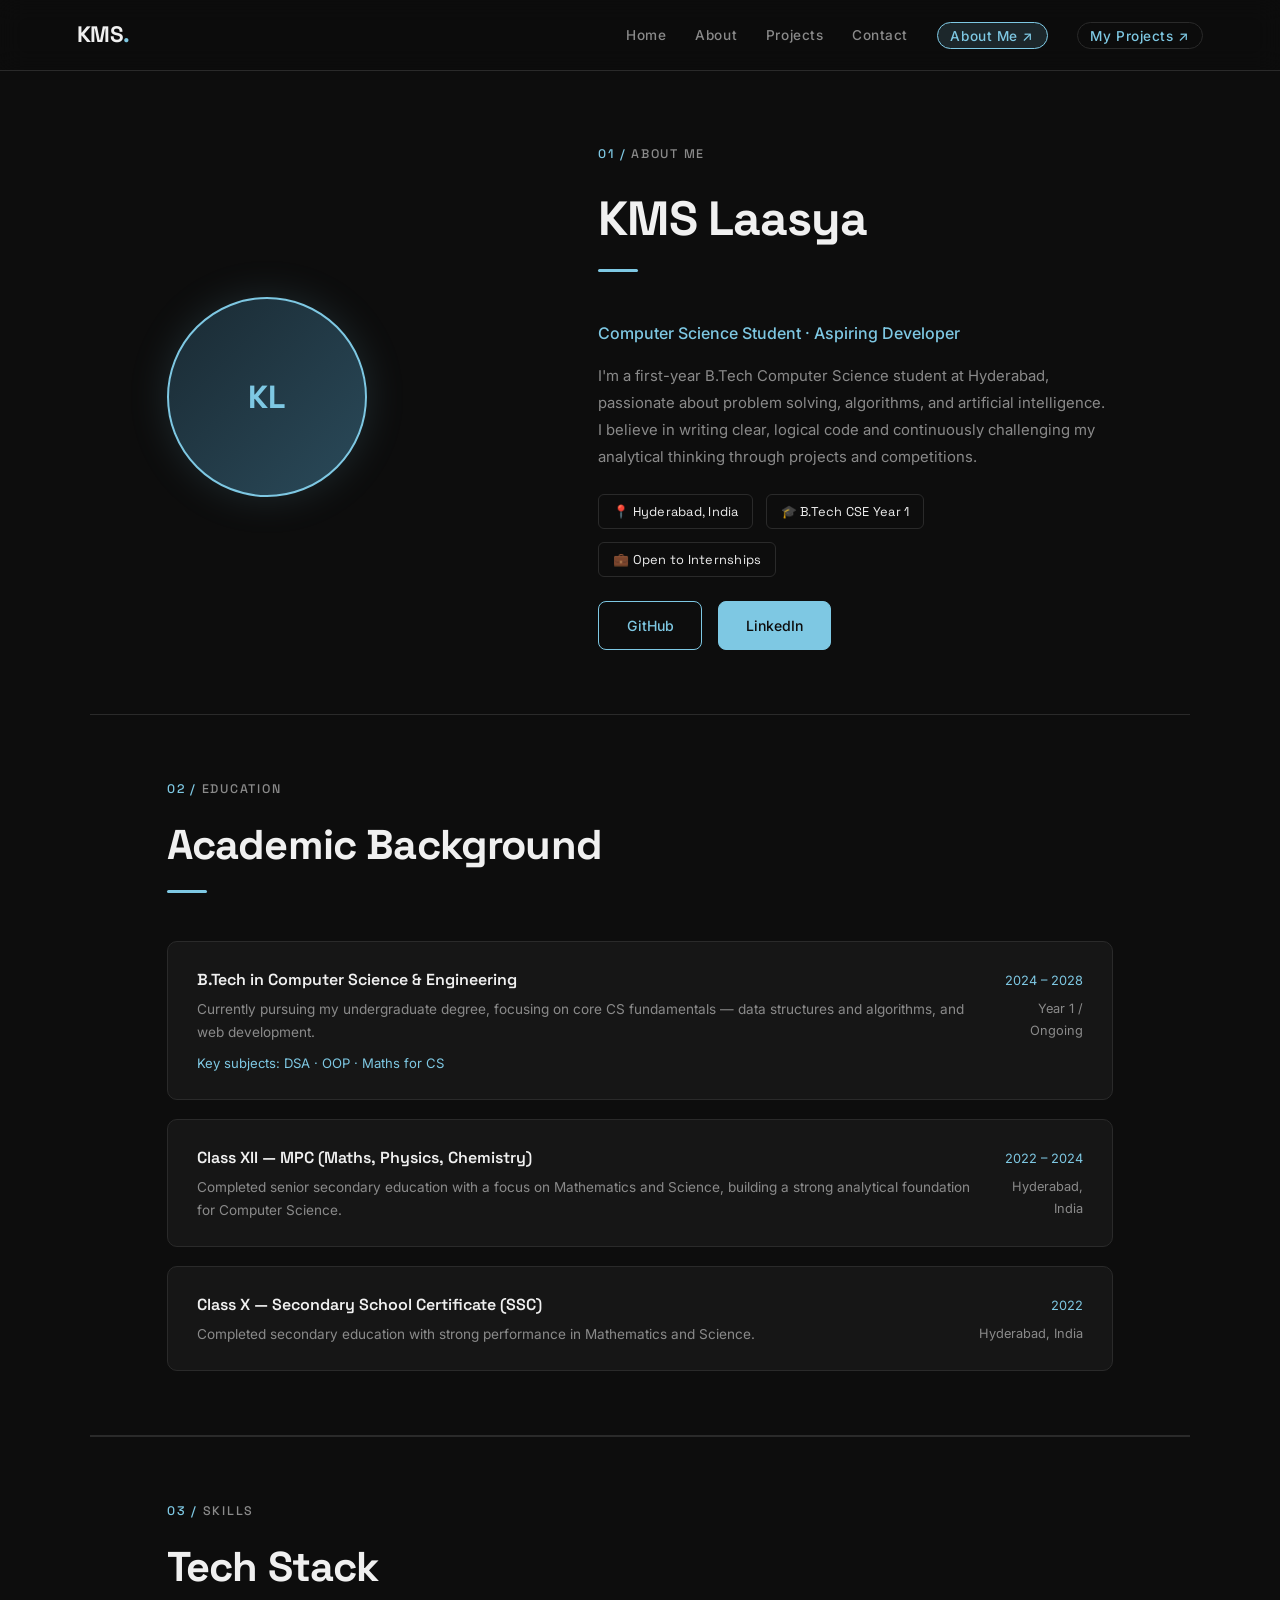
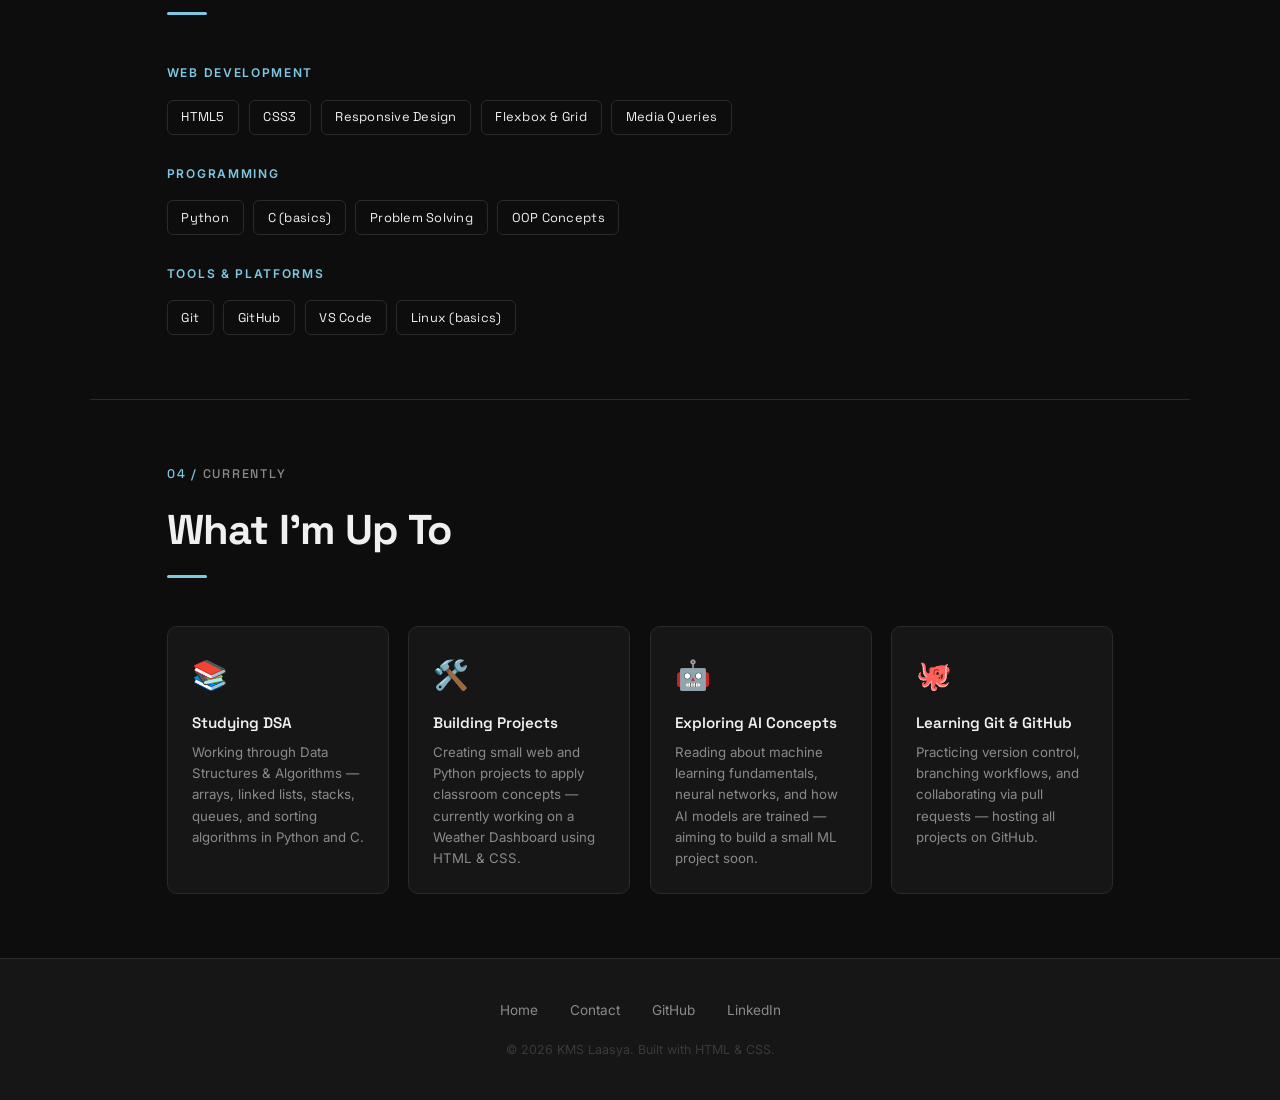
==== about.html @ 2747d2d9 "my portfolio website" ====
<!DOCTYPE html>
<!-- Tab 1: Full "About Me" page — education, bio, and what I'm currently doing -->
<html lang="en">
<head>
  <meta charset="UTF-8" />
  <meta name="viewport" content="width=device-width, initial-scale=1.0" />
  <title>About Me — KMS Laasya</title>
  <link href="https://fonts.googleapis.com/css2?family=Space+Grotesk:wght@300;400;500;600;700&family=Inter:wght@300;400;500&display=swap" rel="stylesheet" />
  <link rel="stylesheet" href="styles.css" />
</head>
<body>

  <!-- ===================== NAVIGATION ===================== -->
  <!-- Same navbar as index.html; "About Me" tab is visually active via inline style -->
  <header class="navbar">
    <a href="index.html" class="nav-logo">KMS<span>.</span></a>
    <nav>
      <ul class="nav-links">
        <li><a href="index.html#home">Home</a></li>
        <li><a href="index.html#about">About</a></li>
        <li><a href="index.html#projects">Projects</a></li>
        <li><a href="index.html#contact">Contact</a></li>
        <!-- "About Me" tab is the active page — highlighted with accent background -->
        <li><a href="about.html" class="nav-tab" style="background:var(--accent-dim);border-color:var(--accent);">About Me ↗</a></li>
        <li><a href="projects.html" class="nav-tab">My Projects ↗</a></li>
      </ul>
    </nav>
  </header>

  <!-- ===================== PAGE HERO ===================== -->
  <!-- Two-column: profile image left | intro text right -->
  <div class="page-hero">

    <!-- Left: profile image placeholder -->
    <div class="page-hero-img">
      <!-- Replace this div with <img src="assets/profile.jpg" class="profile-photo"> when ready -->
      <div class="profile-placeholder" style="width:200px;height:200px;font-size:2rem;">KL</div>
    </div>

    <!-- Right: name, role, quick facts -->
    <div>
      <div class="section-number" style="margin-bottom:0.8rem;">01 / <span>ABOUT ME</span></div>
      <h1 class="section-title" style="font-size:clamp(2rem,5vw,3rem);">KMS Laasya</h1>
      <div class="title-line"></div>
      <p style="color:var(--accent);font-size:1rem;font-weight:500;margin-bottom:1rem;">
        Computer Science Student · Aspiring Developer
      </p>
      <p style="color:var(--muted);font-size:0.93rem;line-height:1.8;max-width:520px;margin-bottom:1.5rem;">
        I'm a first-year B.Tech Computer Science student at Hyderabad, passionate about problem
        solving, algorithms, and artificial intelligence. I believe in writing clear, logical code
        and continuously challenging my analytical thinking through projects and competitions.
      </p>
      <!-- Quick fact chips -->
      <div style="display:flex;gap:0.8rem;flex-wrap:wrap;">
        <span class="tag">📍 Hyderabad, India</span>
        <span class="tag">🎓 B.Tech CSE Year 1</span>
        <span class="tag">💼 Open to Internships</span>
      </div>
      <!-- Social links -->
      <div style="display:flex;gap:1rem;flex-wrap:wrap;margin-top:1.5rem;">
        <a href="https://github.com/KarempudiLaasya" target="_blank" class="btn btn-outline">GitHub</a>
        <a href="https://www.linkedin.com/in/laasya-karempudi-705903399/" target="_blank" class="btn btn-primary">LinkedIn</a>
      </div>
    </div>

  </div>

  <!-- ===================== EDUCATION SECTION ===================== -->
  <!-- Timeline-style cards for academic background -->
  <section class="education-section">

    <div class="section-number">02 / <span>EDUCATION</span></div>
    <h2 class="section-title">Academic Background</h2>
    <div class="title-line"></div>

    <div class="edu-cards">

      <!-- Current degree — most prominent -->
      <div class="edu-card">
        <div>
          <!-- Degree name and institution -->
          <h3>B.Tech in Computer Science &amp; Engineering</h3>
          <p>Currently pursuing my undergraduate degree, focusing on core CS fundamentals —
            data structures and algorithms, and web development.</p>
          <p style="margin-top:0.5rem;font-size:0.82rem;color:var(--accent);">
            Key subjects: DSA · OOP · Maths for CS
          </p>
        </div>
        <!-- Year badge on the right -->
        <div style="text-align:right;">
          <span class="edu-year">2024 – 2028</span>
          <p style="font-size:0.8rem;color:var(--muted);margin-top:0.3rem;">Year 1 / Ongoing</p>
        </div>
      </div>

      <!-- High School -->
      <div class="edu-card">
        <div>
          <h3>Class XII — MPC (Maths, Physics, Chemistry)</h3>
          <p>Completed senior secondary education with a focus on Mathematics and Science,
            building a strong analytical foundation for Computer Science.</p>
        </div>
        <div style="text-align:right;">
          <span class="edu-year">2022 – 2024</span>
          <p style="font-size:0.8rem;color:var(--muted);margin-top:0.3rem;">Hyderabad, India</p>
        </div>
      </div>

      <!-- Class X -->
      <div class="edu-card">
        <div>
          <h3>Class X — Secondary School Certificate (SSC)</h3>
          <p>Completed secondary education with strong performance in Mathematics and Science.</p>
        </div>
        <div style="text-align:right;">
          <span class="edu-year">2022</span>
          <p style="font-size:0.8rem;color:var(--muted);margin-top:0.3rem;">Hyderabad, India</p>
        </div>
      </div>

    </div>
  </section>

  <!-- ===================== SKILLS ===================== -->
  <!-- Full skills breakdown — categorised -->
  <section style="padding:4rem 6%;max-width:1100px;margin:0 auto;border-top:1px solid var(--border);">

    <div class="section-number">03 / <span>SKILLS</span></div>
    <h2 class="section-title">Tech Stack</h2>
    <div class="title-line"></div>

    <!-- Two rows of categorised skill pills -->
    <div style="display:flex;flex-direction:column;gap:1.8rem;">

      <!-- Row 1: Web -->
      <div>
        <p class="tech-label">WEB DEVELOPMENT</p>
        <div class="tech-tags">
          <span class="tag">HTML5</span>
          <span class="tag">CSS3</span>
          <span class="tag">Responsive Design</span>
          <span class="tag">Flexbox &amp; Grid</span>
          <span class="tag">Media Queries</span>
        </div>
      </div>

      <!-- Row 2: Programming -->
      <div>
        <p class="tech-label">PROGRAMMING</p>
        <div class="tech-tags">
          <span class="tag">Python</span>
          <span class="tag">C (basics)</span>
          <span class="tag">Problem Solving</span>
          <span class="tag">OOP Concepts</span>
        </div>
      </div>

      <!-- Row 3: Tools -->
      <div>
        <p class="tech-label">TOOLS &amp; PLATFORMS</p>
        <div class="tech-tags">
          <span class="tag">Git</span>
          <span class="tag">GitHub</span>
          <span class="tag">VS Code</span>
          <span class="tag">Linux (basics)</span>
        </div>
      </div>

    </div>
  </section>

  <!-- ===================== WHAT I'M CURRENTLY DOING ===================== -->
  <!-- Cards showing active pursuits: studying, building, learning -->
  <section class="currently-section" style="border-top:1px solid var(--border);">

    <div class="section-number">04 / <span>CURRENTLY</span></div>
    <h2 class="section-title">What I'm Up To</h2>
    <div class="title-line"></div>

    <div class="currently-grid">

      <!-- Card 1: Studying -->
      <div class="currently-card">
        <span class="c-big-icon">📚</span>
        <h3>Studying DSA</h3>
        <p>Working through Data Structures &amp; Algorithms — arrays, linked lists,
          stacks, queues, and sorting algorithms in Python and C.</p>
      </div>

      <!-- Card 2: Building -->
      <div class="currently-card">
        <span class="c-big-icon">🛠️</span>
        <h3>Building Projects</h3>
        <p>Creating small web and Python projects to apply classroom concepts —
          currently working on a Weather Dashboard using HTML &amp; CSS.</p>
      </div>

      <!-- Card 3: Exploring AI -->
      <div class="currently-card">
        <span class="c-big-icon">🤖</span>
        <h3>Exploring AI Concepts</h3>
        <p>Reading about machine learning fundamentals, neural networks,
          and how AI models are trained — aiming to build a small ML project soon.</p>
      </div>

      <!-- Card 4: Open Source -->
      <div class="currently-card">
        <span class="c-big-icon">🐙</span>
        <h3>Learning Git &amp; GitHub</h3>
        <p>Practicing version control, branching workflows, and collaborating
          via pull requests — hosting all projects on GitHub.</p>
      </div>

    </div>
  </section>

  <!-- ===================== FOOTER ===================== -->
  <footer class="footer">
    <div class="footer-links">
      <a href="index.html">Home</a>
      <a href="index.html#contact">Contact</a>
      <a href="https://github.com/KarempudiLaasya" target="_blank">GitHub</a>
      <a href="https://www.linkedin.com/in/laasya-karempudi-705903399/" target="_blank">LinkedIn</a>
    </div>
    <p class="footer-copy">© 2026 KMS Laasya. Built with HTML &amp; CSS.</p>
  </footer>

</body>
</html>
---- styles.css ----
/* ============================================================
   style.css — KMS Laasya Portfolio
   Dark theme with sky-blue accents (matches reference images)
   ============================================================ */


/* ===================== CSS VARIABLES ===================== */
:root {
  --bg:         #0d0d0d;        /* Main page background — deep black */
  --surface:    #161616;        /* Card / panel background */
  --surface2:   #1e1e1e;        /* Slightly lighter surface for inputs */
  --ink:        #f0f0f0;        /* Primary text — near white */
  --muted:      #8a8a8a;        /* Muted / secondary text */
  --accent:     #7ec8e3;        /* Sky blue accent (matches Image 1 button) */
  --accent-dim: rgba(126,200,227,0.15); /* Dimmed accent for hover fills */
  --border:     #2a2a2a;        /* Subtle border */
  --shadow:     0 4px 30px rgba(0,0,0,0.4);

  --font-head:  'Space Grotesk', sans-serif;
  --font-body:  'Inter', sans-serif;

  --radius:     10px;
  --transition: 0.28s ease;
}

/* ===================== RESET & BASE ===================== */
*, *::before, *::after { margin:0; padding:0; box-sizing:border-box; }

html { scroll-behavior: smooth; }

body {
  font-family: var(--font-body);
  background: var(--bg);
  color: var(--ink);
  line-height: 1.7;
  font-size: 1rem;
}

ul  { list-style: none; }
a   { text-decoration: none; color: inherit; }
img { max-width: 100%; display: block; }

/* ===================== FADE-IN ANIMATION ===================== */
@keyframes fadeUp {
  from { opacity:0; transform:translateY(24px); }
  to   { opacity:1; transform:translateY(0); }
}
/* Applied to major entry elements */
.hero-text, .hero-image, .section-title, .about-summary-grid, .projects-grid, .contact-grid {
  animation: fadeUp 0.7s ease both;
}

/* ===================== NAVIGATION ===================== */
.navbar {
  position: fixed;
  top: 0; left: 0;
  width: 100%;
  z-index: 100;
  display: flex;
  align-items: center;
  justify-content: space-between;
  padding: 1rem 6%;
  background: rgba(13,13,13,0.92);
  backdrop-filter: blur(12px);
  border-bottom: 1px solid var(--border);
}

/* Logo */
.nav-logo {
  font-family: var(--font-head);
  font-size: 1.4rem;
  font-weight: 700;
  letter-spacing: -0.02em;
  color: var(--ink);
}
.nav-logo span { color: var(--accent); }

/* Links row */
.nav-links {
  display: flex;
  align-items: center;
  gap: 1.8rem;
}

.nav-links a {
  font-size: 0.85rem;
  font-weight: 500;
  color: var(--muted);
  letter-spacing: 0.04em;
  position: relative;
  transition: color var(--transition);
}
.nav-links a::after {
  content:'';
  position:absolute; bottom:-4px; left:0;
  width:0; height:2px;
  background: var(--accent);
  transition: width var(--transition);
}
.nav-links a:hover { color: var(--ink); }
.nav-links a:hover::after { width:100%; }

/* Tab links to other pages — slightly highlighted to stand out */
.nav-tab {
  color: var(--accent) !important;
  border: 1px solid var(--border);
  padding: 0.3rem 0.8rem;
  border-radius: 50px;
  transition: background var(--transition), border-color var(--transition) !important;
}
.nav-tab::after { display:none !important; } /* No underline for tabs */
.nav-tab:hover  { background: var(--accent-dim); border-color: var(--accent) !important; }

/* ===================== BUTTONS ===================== */
.btn {
  display: inline-block;
  padding: 0.72rem 1.7rem;
  border-radius: 8px;
  font-size: 0.88rem;
  font-weight: 500;
  cursor: pointer;
  transition: transform var(--transition), box-shadow var(--transition), background var(--transition);
  border: 1px solid transparent;
}
.btn:hover { transform: translateY(-3px); }

/* Solid accent fill */
.btn-primary {
  background: var(--accent);
  color: #0d0d0d;
  border-color: var(--accent);
}
.btn-primary:hover { box-shadow: 0 6px 20px rgba(126,200,227,0.3); }

/* Ghost / outline */
.btn-secondary {
  background: transparent;
  color: var(--ink);
  border-color: var(--border);
}
.btn-secondary:hover { background: var(--surface2); border-color: var(--muted); }

.btn-outline {
  background: transparent;
  color: var(--accent);
  border-color: var(--accent);
}
.btn-outline:hover { background: var(--accent-dim); }

/* Contact form submit button — full width, same shade as Image 1 */
.btn-contact {
  width: 100%;
  background: var(--accent);
  color: #0d0d0d;
  font-size: 0.95rem;
  font-weight: 600;
  padding: 1rem;
  border-radius: 8px;
  border: none;
  cursor: pointer;
  transition: opacity var(--transition), transform var(--transition);
}
.btn-contact:hover { opacity: 0.85; transform: translateY(-2px); }

/* ===================== SHARED SECTION STYLES ===================== */
section {
  padding: 6rem 6% 5rem;
  max-width: 1100px;
  margin: 0 auto;
}

/* Numbered section label — "01 / ABOUT" style */
.section-number {
  font-family: var(--font-head);
  font-size: 0.78rem;
  letter-spacing: 0.14em;
  color: var(--accent);
  margin-bottom: 0.6rem;
  font-weight: 500;
}
.section-number span { color: var(--muted); }

/* Section main title */
.section-title {
  font-family: var(--font-head);
  font-size: clamp(1.8rem, 4vw, 2.6rem);
  font-weight: 700;
  color: var(--ink);
  margin-bottom: 0.6rem;
  letter-spacing: -0.02em;
}

/* Short accent underline below title */
.title-line {
  width: 40px;
  height: 3px;
  background: var(--accent);
  margin-bottom: 3rem;
  border-radius: 2px;
}

/* ===================== HERO ===================== */
.hero {
  min-height: 100vh;
  display: flex;
  align-items: center;
  justify-content: space-between;
  gap: 3rem;
  padding-top: 7rem;
  max-width: 1100px;
  margin: 0 auto;
  padding-left: 6%;
  padding-right: 6%;
}

/* Badge above name */
.hero-label {
  display: inline-block;
  font-size: 0.85rem;
  color: var(--accent);
  background: var(--accent-dim);
  padding: 0.3rem 0.9rem;
  border-radius: 50px;
  margin-bottom: 1.2rem;
  letter-spacing: 0.04em;
}

/* Large name heading */
.hero-name {
  font-family: var(--font-head);
  font-size: clamp(2.6rem, 6vw, 4.2rem);
  line-height: 1.1;
  font-weight: 700;
  letter-spacing: -0.03em;
  margin-bottom: 0.6rem;
}

/* Role text */
.hero-role {
  font-size: 1rem;
  color: var(--accent);
  font-weight: 500;
  margin-bottom: 1rem;
  letter-spacing: 0.02em;
}

/* Short bio line */
.hero-tagline {
  font-size: 0.95rem;
  color: var(--muted);
  max-width: 420px;
  margin-bottom: 2.2rem;
}

.hero-buttons { display:flex; gap:1rem; flex-wrap:wrap; }

/* Profile circle */
.profile-placeholder {
  width: 240px;
  height: 240px;
  border-radius: 50%;
  background: linear-gradient(135deg, #1a2a33 0%, #2a4a5a 100%);
  display: flex;
  align-items: center;
  justify-content: center;
  font-family: var(--font-head);
  font-size: 2.6rem;
  color: var(--accent);
  font-weight: 700;
  border: 2px solid var(--accent);
  box-shadow: 0 0 40px rgba(126,200,227,0.15);
}

/* If a real photo is used, apply this class to the <img> tag */
.profile-photo {
  width: 240px;
  height: 240px;
  border-radius: 50%;
  object-fit: cover;
  border: 2px solid var(--accent);
  box-shadow: 0 0 40px rgba(126,200,227,0.15);
}

/* ===================== ABOUT SUMMARY ===================== */
.about-summary {
  border-top: 1px solid var(--border);
}

/* Two-column grid: bio | tech tags */
.about-summary-grid {
  display: grid;
  grid-template-columns: 1.2fr 1fr;
  gap: 4rem;
  align-items: start;
}

.about-bio p {
  color: var(--muted);
  margin-bottom: 1.1rem;
  font-size: 0.95rem;
  line-height: 1.8;
}

/* Quick facts bullets */
.about-facts { margin-top: 1.4rem; }
.about-facts li {
  font-size: 0.88rem;
  color: var(--muted);
  margin-bottom: 0.4rem;
}

/* Tech stack label */
.tech-label {
  font-size: 0.75rem;
  letter-spacing: 0.14em;
  color: var(--accent);
  font-weight: 600;
  margin-bottom: 1rem;
}

/* Tag pills — matches Image 2 bordered tags */
.tech-tags { display: flex; flex-wrap: wrap; gap: 0.6rem; }

.tag {
  font-size: 0.8rem;
  color: var(--ink);
  border: 1px solid var(--border);
  padding: 0.35rem 0.85rem;
  border-radius: 6px;
  font-family: var(--font-head);
  letter-spacing: 0.02em;
  transition: border-color var(--transition), color var(--transition);
}
.tag:hover { border-color: var(--accent); color: var(--accent); }

/* ===================== PROJECTS SUMMARY ===================== */
.projects-summary { border-top: 1px solid var(--border); }

/* Responsive 2-column grid */
.projects-grid {
  display: grid;
  grid-template-columns: repeat(auto-fit, minmax(280px, 1fr));
  gap: 1.8rem;
}

/* Project card */
.project-card {
  background: var(--surface);
  border: 1px solid var(--border);
  border-radius: var(--radius);
  overflow: hidden;
  transition: transform var(--transition), border-color var(--transition), box-shadow var(--transition);
}
.project-card:hover {
  transform: translateY(-6px);
  border-color: var(--accent);
  box-shadow: 0 12px 40px rgba(126,200,227,0.1);
}

/* Image area: coloured gradient placeholder */
.project-img {
  height: 170px;
  position: relative;
  overflow: hidden;
}
.project-img-1 { background: linear-gradient(135deg, #0d2233, #1a4a6a); }
.project-img-2 { background: linear-gradient(135deg, #1a1a33, #2a2a6a); }
.project-img-3 { background: linear-gradient(135deg, #1a2a1a, #2a5a2a); }

/* Hover overlay on image */
.project-overlay {
  position: absolute; inset:0;
  background: rgba(0,0,0,0.65);
  display: flex; align-items:center; justify-content:center; gap:1rem;
  opacity:0;
  transition: opacity var(--transition);
}
.project-card:hover .project-overlay { opacity:1; }

.overlay-link {
  color: var(--ink);
  background: rgba(126,200,227,0.2);
  border: 1px solid var(--accent);
  padding: 0.45rem 1rem;
  border-radius: 6px;
  font-size: 0.8rem;
  transition: background var(--transition);
}
.overlay-link:hover { background: var(--accent); color: #0d0d0d; }

/* Card text area */
.project-info { padding: 1.4rem; }

.project-tag {
  font-size: 0.72rem;
  color: var(--accent);
  letter-spacing: 0.07em;
  font-weight: 500;
}

.project-info h3 {
  font-family: var(--font-head);
  font-size: 1.1rem;
  margin: 0.3rem 0 0.5rem;
  color: var(--ink);
  font-weight: 600;
}

.project-info p { font-size:0.86rem; color:var(--muted); line-height:1.6; }

.projects-more { text-align:center; margin-top:2.5rem; }

/* ===================== CONTACT SECTION ===================== */
.contact { border-top: 1px solid var(--border); }

/* Two-column layout: info | form */
.contact-grid {
  display: grid;
  grid-template-columns: 1fr 1.4fr;
  gap: 4rem;
  align-items: start;
}

/* Left column: vertical bar + details */
.contact-info {
  display: flex;
  gap: 1.4rem;
  align-items: flex-start;
}

/* The thin vertical sky-blue bar from Image 1 */
.contact-bar {
  width: 3px;
  min-height: 160px;
  background: var(--accent);
  border-radius: 2px;
  flex-shrink: 0;
}

.contact-details { display:flex; flex-direction:column; gap:1.4rem; }

.contact-details li {
  display: flex;
  align-items: center;
  gap: 0.8rem;
  font-size: 0.92rem;
  color: var(--ink);
}

.c-icon { font-size: 1.1rem; }

.contact-details a {
  color: var(--muted);
  transition: color var(--transition);
}
.contact-details a:hover { color: var(--accent); }

/* Right column: form */
.contact-form { display:flex; flex-direction:column; gap:1rem; }

/* Shared input + textarea styles — matches Image 1 dark rounded fields */
.form-input {
  width: 100%;
  background: var(--surface2);
  border: 1px solid var(--border);
  border-radius: var(--radius);
  padding: 0.9rem 1.1rem;
  font-size: 0.9rem;
  color: var(--ink);
  font-family: var(--font-body);
  transition: border-color var(--transition);
  outline: none;
}
.form-input::placeholder { color: var(--muted); }
.form-input:focus { border-color: var(--accent); }

/* Textarea: taller, resizable vertically only */
.form-textarea {
  resize: vertical;
  min-height: 140px;
}

/* ===================== FOOTER ===================== */
.footer {
  background: var(--surface);
  border-top: 1px solid var(--border);
  text-align: center;
  padding: 2.5rem 6%;
}
.footer-links {
  display: flex;
  justify-content: center;
  gap: 2rem;
  flex-wrap: wrap;
  margin-bottom: 1rem;
}
.footer-links a {
  font-size: 0.85rem;
  color: var(--muted);
  transition: color var(--transition);
}
.footer-links a:hover { color: var(--accent); }
.footer-copy { font-size: 0.78rem; color: #3a3a3a; }

/* ===================== ABOUT PAGE — FULL ===================== */
/* Used in about.html */
.page-hero {
  padding: 9rem 6% 4rem;
  max-width: 1100px;
  margin: 0 auto;
  display: grid;
  grid-template-columns: 1fr 1.4fr;
  gap: 4rem;
  align-items: center;
  border-bottom: 1px solid var(--border);
}

.page-hero-img .profile-placeholder,
.page-hero-img .profile-photo {
  width: 200px;
  height: 200px;
  font-size: 2rem;
}

/* Education cards */
.education-section {
  padding: 4rem 6%;
  max-width: 1100px;
  margin: 0 auto;
  border-bottom: 1px solid var(--border);
}

.edu-cards { display:flex; flex-direction:column; gap:1.2rem; margin-top:2rem; }

.edu-card {
  background: var(--surface);
  border: 1px solid var(--border);
  border-radius: var(--radius);
  padding: 1.5rem 1.8rem;
  display: flex;
  justify-content: space-between;
  align-items: flex-start;
  gap: 1rem;
  transition: border-color var(--transition);
}
.edu-card:hover { border-color: var(--accent); }

.edu-card h3 { font-family:var(--font-head); font-size:1rem; font-weight:600; margin-bottom:0.3rem; }
.edu-card p  { font-size:0.85rem; color:var(--muted); }
.edu-year    { font-size:0.8rem; color:var(--accent); white-space:nowrap; }

/* Currently doing section */
.currently-section {
  padding: 4rem 6%;
  max-width: 1100px;
  margin: 0 auto;
}

.currently-grid {
  display: grid;
  grid-template-columns: repeat(auto-fit, minmax(220px, 1fr));
  gap: 1.2rem;
  margin-top: 2rem;
}

.currently-card {
  background: var(--surface);
  border: 1px solid var(--border);
  border-radius: var(--radius);
  padding: 1.5rem;
  transition: border-color var(--transition), transform var(--transition);
}
.currently-card:hover { border-color:var(--accent); transform:translateY(-4px); }
.currently-card .c-big-icon { font-size:1.8rem; margin-bottom:0.6rem; display:block; }
.currently-card h3 { font-family:var(--font-head); font-size:0.95rem; font-weight:600; margin-bottom:0.4rem; }
.currently-card p  { font-size:0.83rem; color:var(--muted); line-height:1.6; }

/* ===================== PROJECTS PAGE — FULL ===================== */
/* Used in projects.html */
.project-full-card {
  background: var(--surface);
  border: 1px solid var(--border);
  border-radius: var(--radius);
  overflow: hidden;
  margin-bottom: 2.5rem;
  transition: border-color var(--transition);
}
.project-full-card:hover { border-color: var(--accent); }

/* Top banner image area — taller than summary cards */
.project-full-img {
  height: 220px;
  position: relative;
}

/* Card body: two columns inside the expanded card */
.project-full-body {
  display: grid;
  grid-template-columns: 1.2fr 1fr;
  gap: 2rem;
  padding: 2rem;
  align-items: start;
}

.project-full-body h2 {
  font-family: var(--font-head);
  font-size: 1.4rem;
  font-weight: 700;
  margin-bottom: 0.8rem;
  letter-spacing: -0.02em;
}

.project-full-body > div > p {
  font-size: 0.9rem;
  color: var(--muted);
  line-height: 1.8;
  margin-bottom: 1rem;
}

/* Section label inside card (e.g. "TECH STACK") */
.card-label {
  font-size: 0.72rem;
  letter-spacing: 0.12em;
  color: var(--accent);
  font-weight: 600;
  margin-bottom: 0.7rem;
  display: block;
}

/* Feature list inside project card */
.feature-list { display:flex; flex-direction:column; gap:0.5rem; margin-bottom:1.4rem; }
.feature-list li {
  font-size: 0.86rem;
  color: var(--muted);
  padding-left: 1rem;
  position: relative;
}
.feature-list li::before {
  content: '→';
  position: absolute;
  left: 0;
  color: var(--accent);
}

/* Project links row */
.project-links { display:flex; gap:0.8rem; flex-wrap:wrap; margin-top:1.2rem; }

/* ===================== MEDIA QUERIES ===================== */
@media (max-width: 860px) {
  .about-summary-grid,
  .contact-grid,
  .page-hero,
  .project-full-body { grid-template-columns: 1fr; gap: 2.5rem; }

  .projects-grid { grid-template-columns: 1fr; }
}

@media (max-width: 768px) {
  .hero { flex-direction:column-reverse; text-align:center; padding-top:6rem; min-height:auto; padding-bottom:3rem; }
  .hero-buttons { justify-content:center; }
  .hero-tagline { margin: 0 auto 2rem; }
  .profile-placeholder { width:160px; height:160px; font-size:2rem; }
  .nav-links { gap:1rem; }
  .nav-links a { font-size:0.78rem; }
}

@media (max-width: 480px) {
  section { padding:4rem 5%; }
  .nav-tab { display:none; } /* hide tab links on very small screens to save space */
}
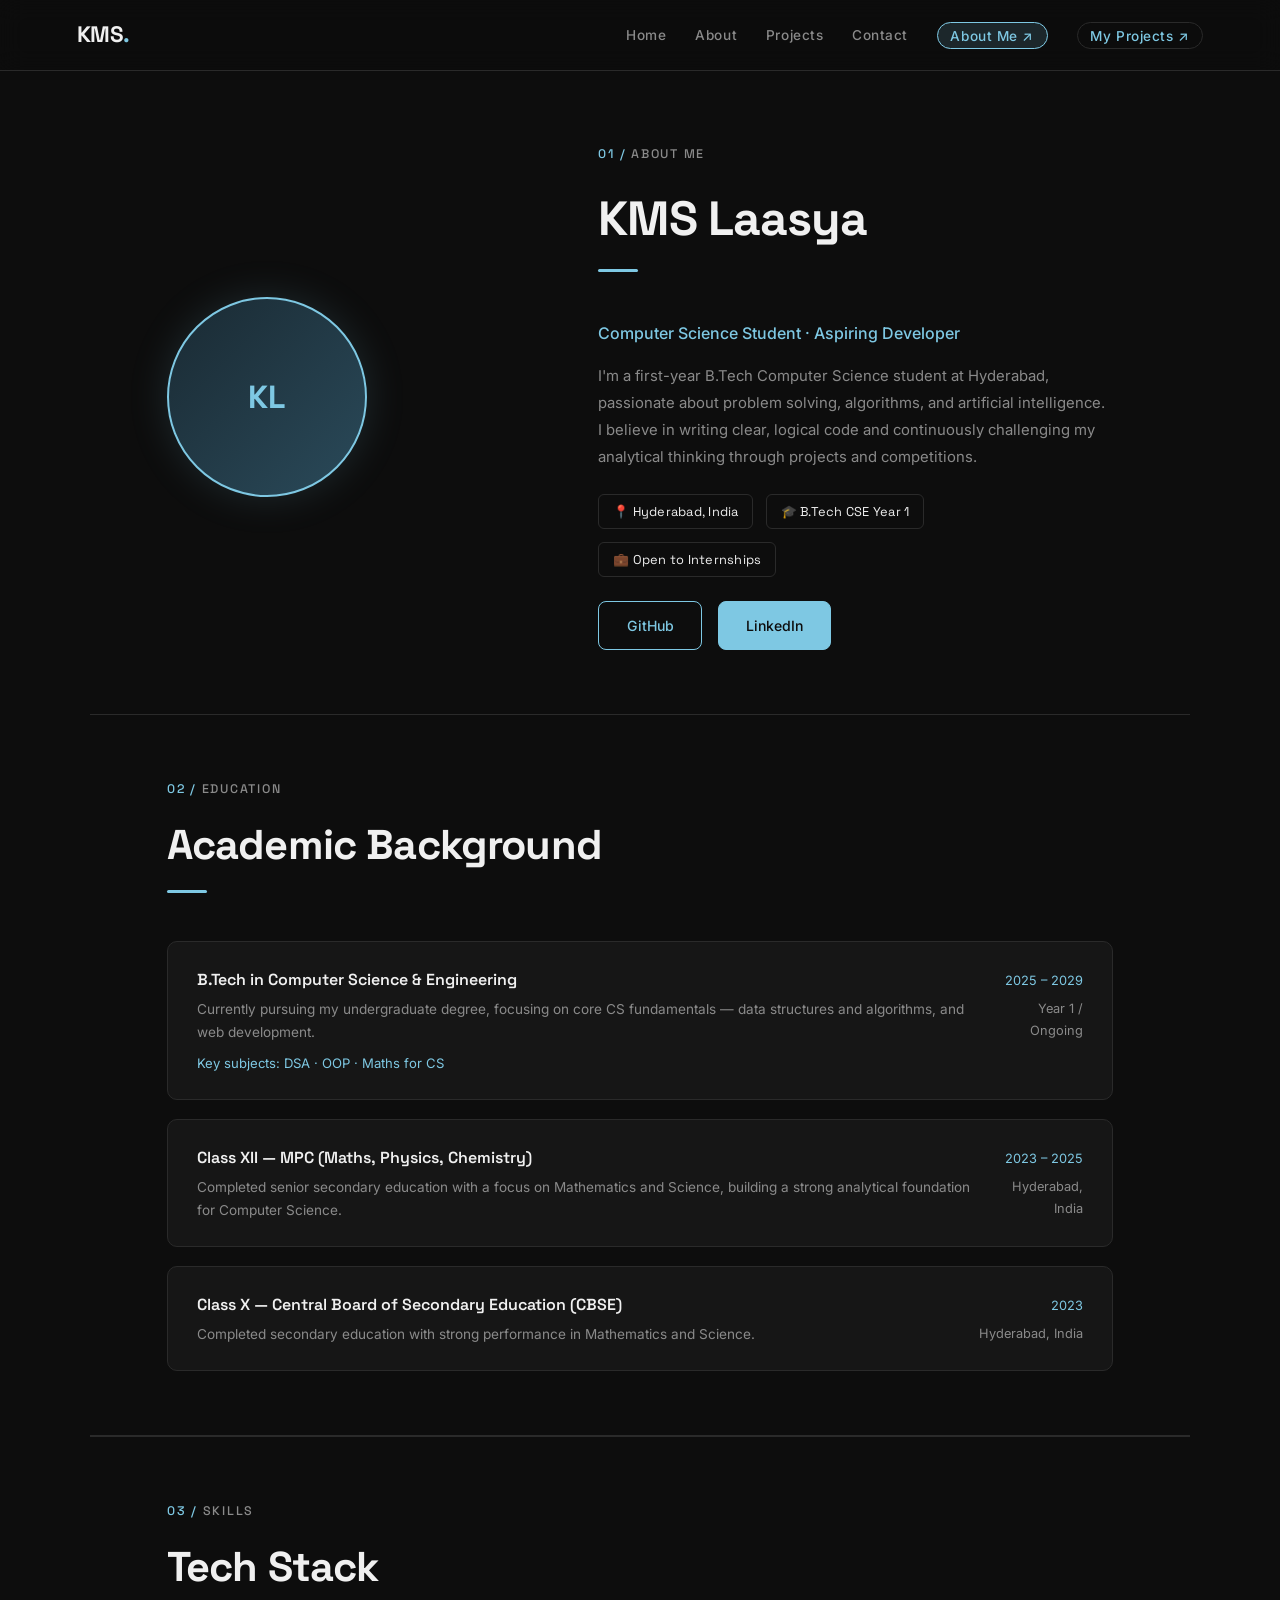
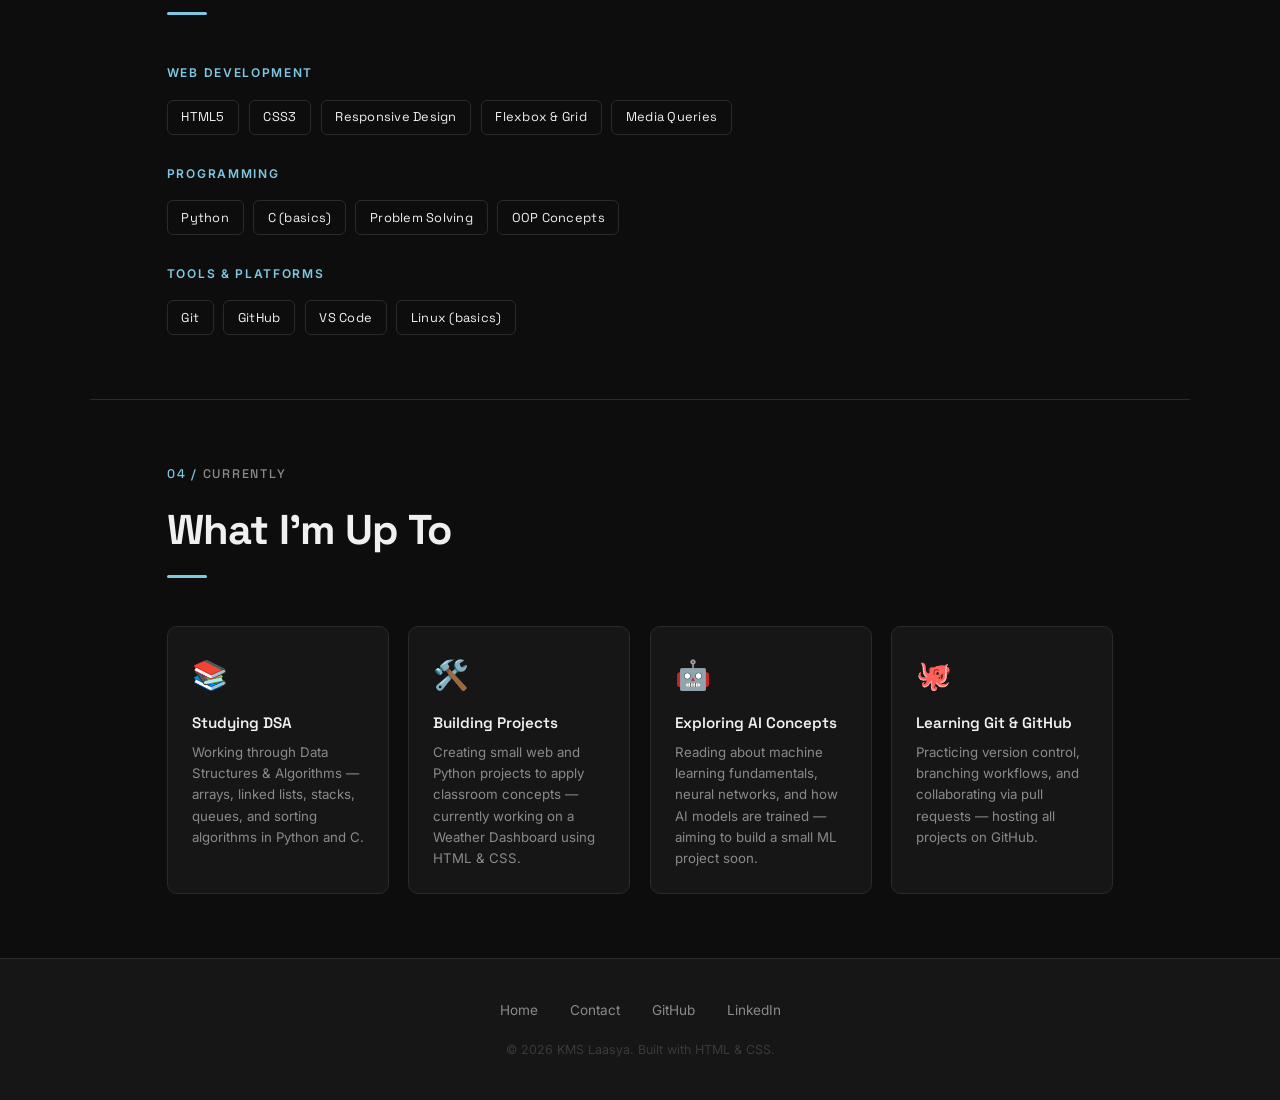
==== commit 511745ac: "Update about.html" ====
--- a/about.html
+++ b/about.html
@@ -88,7 +88,7 @@
         </div>
         <!-- Year badge on the right -->
         <div style="text-align:right;">
-          <span class="edu-year">2024 – 2028</span>
+          <span class="edu-year">2025 – 2029</span>
           <p style="font-size:0.8rem;color:var(--muted);margin-top:0.3rem;">Year 1 / Ongoing</p>
         </div>
       </div>
@@ -101,7 +101,7 @@
             building a strong analytical foundation for Computer Science.</p>
         </div>
         <div style="text-align:right;">
-          <span class="edu-year">2022 – 2024</span>
+          <span class="edu-year">2023 – 2025</span>
           <p style="font-size:0.8rem;color:var(--muted);margin-top:0.3rem;">Hyderabad, India</p>
         </div>
       </div>
@@ -109,11 +109,11 @@
       <!-- Class X -->
       <div class="edu-card">
         <div>
-          <h3>Class X — Secondary School Certificate (SSC)</h3>
+          <h3>Class X — Central Board of Secondary Education (CBSE)</h3>
           <p>Completed secondary education with strong performance in Mathematics and Science.</p>
         </div>
         <div style="text-align:right;">
-          <span class="edu-year">2022</span>
+          <span class="edu-year">2023</span>
           <p style="font-size:0.8rem;color:var(--muted);margin-top:0.3rem;">Hyderabad, India</p>
         </div>
       </div>
@@ -226,4 +226,4 @@
   </footer>
 
 </body>
-</html>+</html>
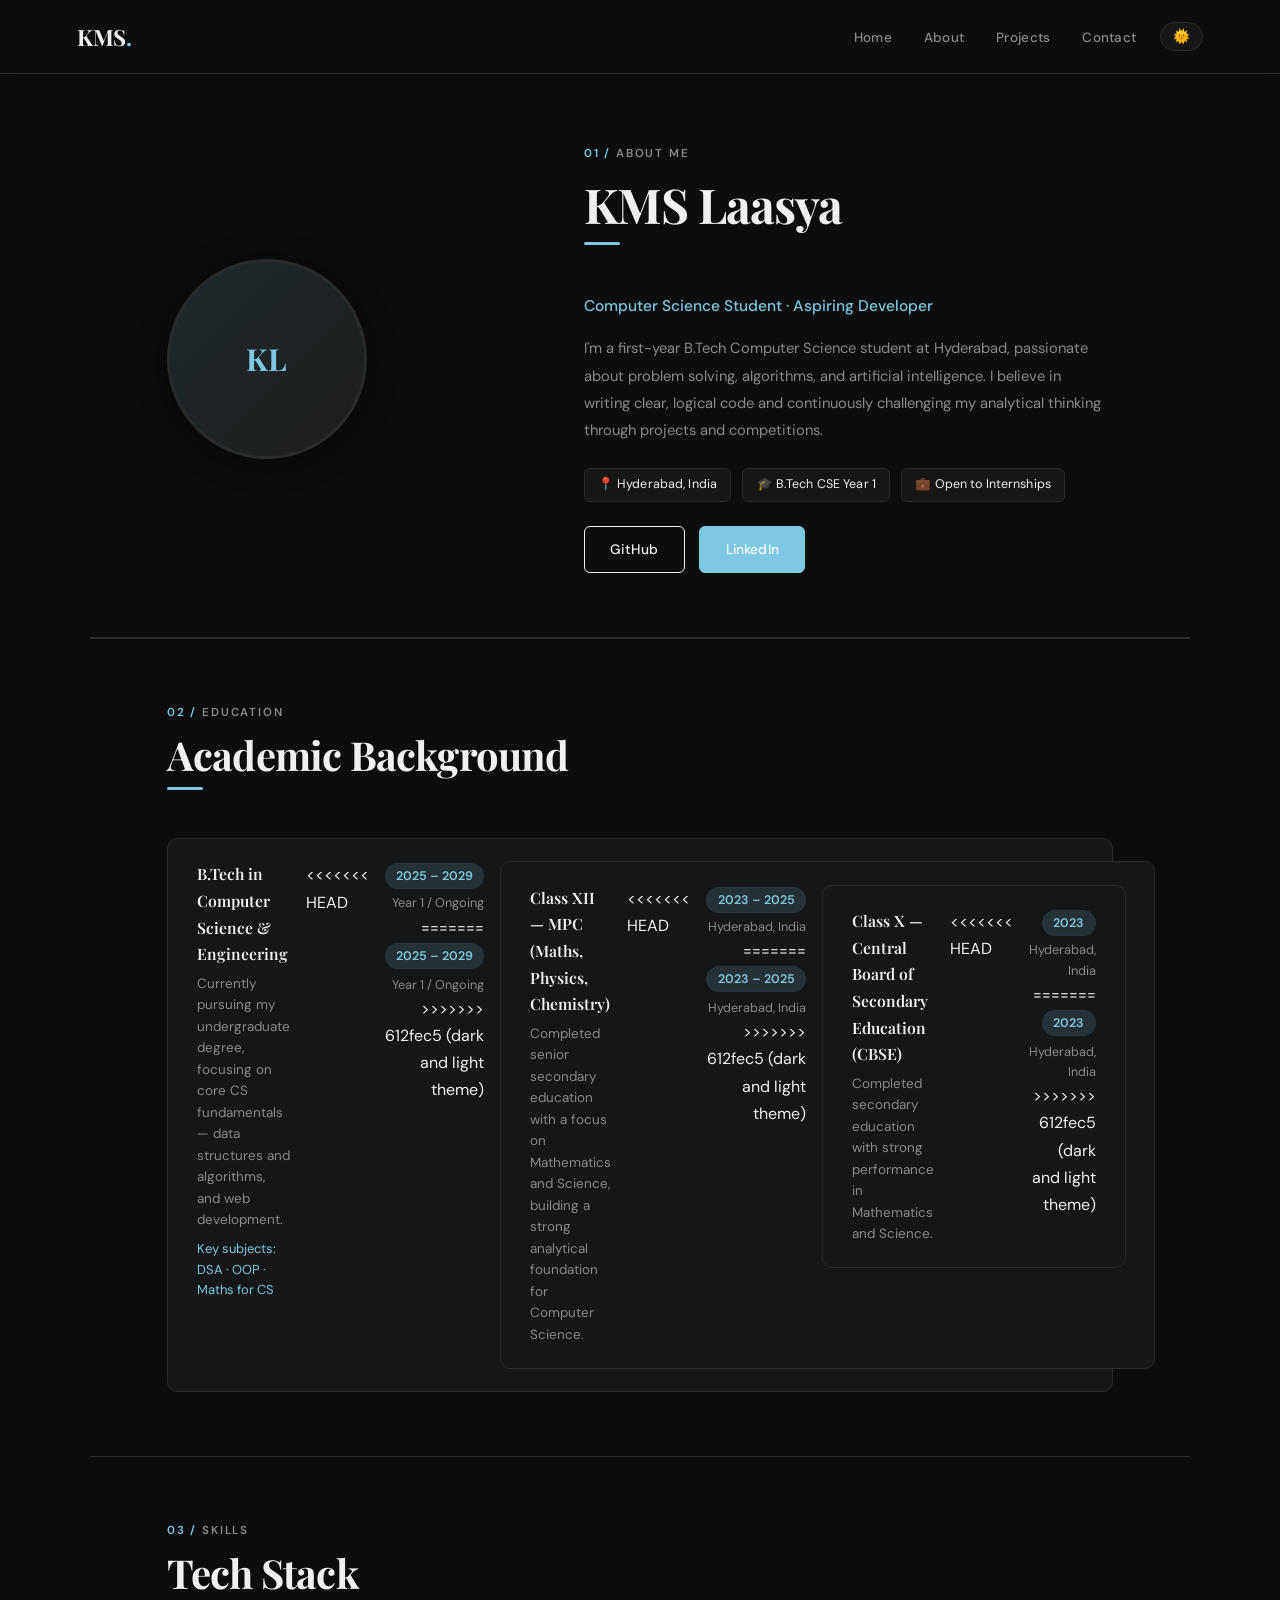
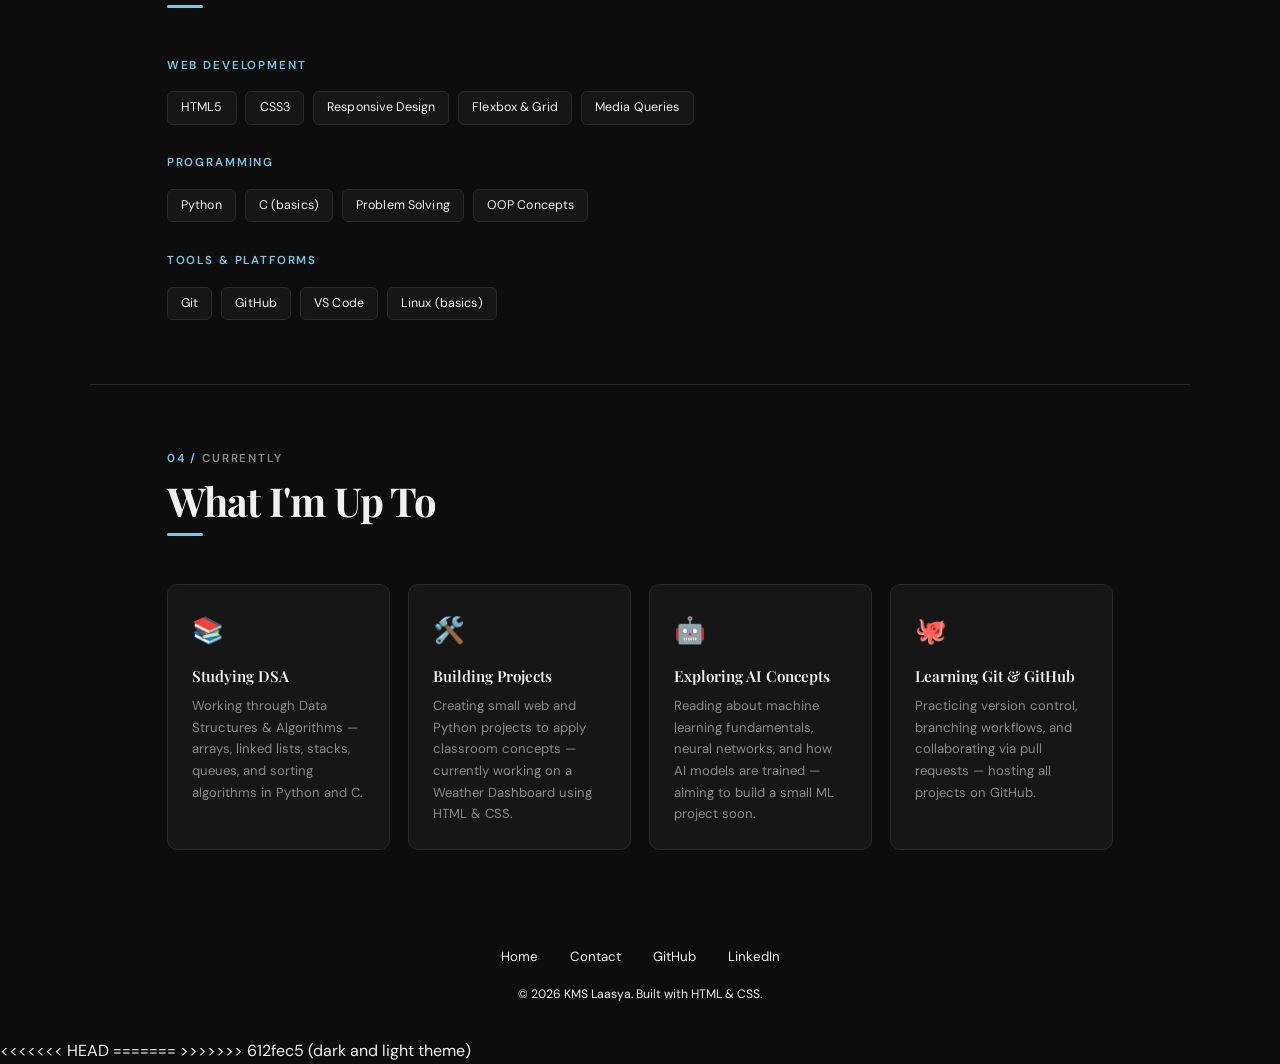
==== commit ee71cde3: "dark and light theme" ====
--- a/about.html
+++ b/about.html
@@ -5,60 +5,58 @@
   <meta charset="UTF-8" />
   <meta name="viewport" content="width=device-width, initial-scale=1.0" />
   <title>About Me — KMS Laasya</title>
-  <link href="https://fonts.googleapis.com/css2?family=Space+Grotesk:wght@300;400;500;600;700&family=Inter:wght@300;400;500&display=swap" rel="stylesheet" />
+  <link href="https://fonts.googleapis.com/css2?family=Playfair+Display:wght@400;600;700&family=DM+Sans:wght@300;400;500;600&display=swap" rel="stylesheet" />
   <link rel="stylesheet" href="styles.css" />
 </head>
 <body>
 
   <!-- ===================== NAVIGATION ===================== -->
-  <!-- Same navbar as index.html; "About Me" tab is visually active via inline style -->
-  <header class="navbar">
-    <a href="index.html" class="nav-logo">KMS<span>.</span></a>
+<header class="navbar">
+  <a href="#home" class="nav-logo">KMS<span>.</span></a>
+
+  <div class="navbar-right">
     <nav>
       <ul class="nav-links">
-        <li><a href="index.html#home">Home</a></li>
-        <li><a href="index.html#about">About</a></li>
-        <li><a href="index.html#projects">Projects</a></li>
-        <li><a href="index.html#contact">Contact</a></li>
-        <!-- "About Me" tab is the active page — highlighted with accent background -->
-        <li><a href="about.html" class="nav-tab" style="background:var(--accent-dim);border-color:var(--accent);">About Me ↗</a></li>
-        <li><a href="projects.html" class="nav-tab">My Projects ↗</a></li>
+        <li><a href="#home">Home</a></li>
+        <li><a href="#about">About</a></li>
+        <li><a href="#projects">Projects</a></li>
+        <li><a href="#contact">Contact</a></li>
       </ul>
     </nav>
-  </header>
+
+    <!-- THEME TOGGLE BUTTON -->
+    <button class="theme-toggle" id="themeToggle">
+      <span class="toggle-icon">🌞</span>
+    </button>
+  </div>
+</header>
 
   <!-- ===================== PAGE HERO ===================== -->
-  <!-- Two-column: profile image left | intro text right -->
   <div class="page-hero">
 
-    <!-- Left: profile image placeholder -->
     <div class="page-hero-img">
-      <!-- Replace this div with <img src="assets/profile.jpg" class="profile-photo"> when ready -->
-      <div class="profile-placeholder" style="width:200px;height:200px;font-size:2rem;">KL</div>
-    </div>
-
-    <!-- Right: name, role, quick facts -->
+      <div class="profile-placeholder" style="width:200px;height:200px;font-size:1.9rem;">KL</div>
+    </div>
+
     <div>
       <div class="section-number" style="margin-bottom:0.8rem;">01 / <span>ABOUT ME</span></div>
       <h1 class="section-title" style="font-size:clamp(2rem,5vw,3rem);">KMS Laasya</h1>
       <div class="title-line"></div>
-      <p style="color:var(--accent);font-size:1rem;font-weight:500;margin-bottom:1rem;">
+      <p style="color:var(--accent);font-size:0.97rem;font-weight:500;margin-bottom:1rem;">
         Computer Science Student · Aspiring Developer
       </p>
-      <p style="color:var(--muted);font-size:0.93rem;line-height:1.8;max-width:520px;margin-bottom:1.5rem;">
+      <p style="color:var(--muted);font-size:0.92rem;line-height:1.85;max-width:520px;margin-bottom:1.5rem;">
         I'm a first-year B.Tech Computer Science student at Hyderabad, passionate about problem
         solving, algorithms, and artificial intelligence. I believe in writing clear, logical code
         and continuously challenging my analytical thinking through projects and competitions.
       </p>
-      <!-- Quick fact chips -->
-      <div style="display:flex;gap:0.8rem;flex-wrap:wrap;">
+      <div style="display:flex;gap:0.7rem;flex-wrap:wrap;">
         <span class="tag">📍 Hyderabad, India</span>
         <span class="tag">🎓 B.Tech CSE Year 1</span>
         <span class="tag">💼 Open to Internships</span>
       </div>
-      <!-- Social links -->
-      <div style="display:flex;gap:1rem;flex-wrap:wrap;margin-top:1.5rem;">
-        <a href="https://github.com/KarempudiLaasya" target="_blank" class="btn btn-outline">GitHub</a>
+      <div style="display:flex;gap:0.9rem;flex-wrap:wrap;margin-top:1.5rem;">
+        <a href="https://github.com/KarempudiLaasya" target="_blank" class="btn btn-secondary">GitHub</a>
         <a href="https://www.linkedin.com/in/laasya-karempudi-705903399/" target="_blank" class="btn btn-primary">LinkedIn</a>
       </div>
     </div>
@@ -66,7 +64,6 @@
   </div>
 
   <!-- ===================== EDUCATION SECTION ===================== -->
-  <!-- Timeline-style cards for academic background -->
   <section class="education-section">
 
     <div class="section-number">02 / <span>EDUCATION</span></div>
@@ -75,46 +72,60 @@
 
     <div class="edu-cards">
 
-      <!-- Current degree — most prominent -->
       <div class="edu-card">
         <div>
-          <!-- Degree name and institution -->
           <h3>B.Tech in Computer Science &amp; Engineering</h3>
           <p>Currently pursuing my undergraduate degree, focusing on core CS fundamentals —
             data structures and algorithms, and web development.</p>
-          <p style="margin-top:0.5rem;font-size:0.82rem;color:var(--accent);">
+          <p style="margin-top:0.5rem;font-size:0.81rem;color:var(--accent);">
             Key subjects: DSA · OOP · Maths for CS
           </p>
         </div>
+<<<<<<< HEAD
         <!-- Year badge on the right -->
         <div style="text-align:right;">
           <span class="edu-year">2025 – 2029</span>
           <p style="font-size:0.8rem;color:var(--muted);margin-top:0.3rem;">Year 1 / Ongoing</p>
-        </div>
-      </div>
-
-      <!-- High School -->
+=======
+        <div style="text-align:right;flex-shrink:0;">
+          <span class="edu-year">2025 – 2029</span>
+          <p style="font-size:0.79rem;color:var(--muted);margin-top:0.4rem;">Year 1 / Ongoing</p>
+>>>>>>> 612fec5 (dark and light theme)
+        </div>
+      </div>
+
       <div class="edu-card">
         <div>
           <h3>Class XII — MPC (Maths, Physics, Chemistry)</h3>
           <p>Completed senior secondary education with a focus on Mathematics and Science,
             building a strong analytical foundation for Computer Science.</p>
         </div>
+<<<<<<< HEAD
         <div style="text-align:right;">
           <span class="edu-year">2023 – 2025</span>
           <p style="font-size:0.8rem;color:var(--muted);margin-top:0.3rem;">Hyderabad, India</p>
-        </div>
-      </div>
-
-      <!-- Class X -->
+=======
+        <div style="text-align:right;flex-shrink:0;">
+          <span class="edu-year">2023 – 2025</span>
+          <p style="font-size:0.79rem;color:var(--muted);margin-top:0.4rem;">Hyderabad, India</p>
+>>>>>>> 612fec5 (dark and light theme)
+        </div>
+      </div>
+
       <div class="edu-card">
         <div>
           <h3>Class X — Central Board of Secondary Education (CBSE)</h3>
           <p>Completed secondary education with strong performance in Mathematics and Science.</p>
         </div>
+<<<<<<< HEAD
         <div style="text-align:right;">
           <span class="edu-year">2023</span>
           <p style="font-size:0.8rem;color:var(--muted);margin-top:0.3rem;">Hyderabad, India</p>
+=======
+        <div style="text-align:right;flex-shrink:0;">
+          <span class="edu-year">2023</span>
+          <p style="font-size:0.79rem;color:var(--muted);margin-top:0.4rem;">Hyderabad, India</p>
+>>>>>>> 612fec5 (dark and light theme)
         </div>
       </div>
 
@@ -122,19 +133,16 @@
   </section>
 
   <!-- ===================== SKILLS ===================== -->
-  <!-- Full skills breakdown — categorised -->
   <section style="padding:4rem 6%;max-width:1100px;margin:0 auto;border-top:1px solid var(--border);">
 
     <div class="section-number">03 / <span>SKILLS</span></div>
     <h2 class="section-title">Tech Stack</h2>
     <div class="title-line"></div>
 
-    <!-- Two rows of categorised skill pills -->
     <div style="display:flex;flex-direction:column;gap:1.8rem;">
 
-      <!-- Row 1: Web -->
       <div>
-        <p class="tech-label">WEB DEVELOPMENT</p>
+        <p class="tech-label">Web Development</p>
         <div class="tech-tags">
           <span class="tag">HTML5</span>
           <span class="tag">CSS3</span>
@@ -144,9 +152,8 @@
         </div>
       </div>
 
-      <!-- Row 2: Programming -->
       <div>
-        <p class="tech-label">PROGRAMMING</p>
+        <p class="tech-label">Programming</p>
         <div class="tech-tags">
           <span class="tag">Python</span>
           <span class="tag">C (basics)</span>
@@ -155,9 +162,8 @@
         </div>
       </div>
 
-      <!-- Row 3: Tools -->
       <div>
-        <p class="tech-label">TOOLS &amp; PLATFORMS</p>
+        <p class="tech-label">Tools &amp; Platforms</p>
         <div class="tech-tags">
           <span class="tag">Git</span>
           <span class="tag">GitHub</span>
@@ -170,7 +176,6 @@
   </section>
 
   <!-- ===================== WHAT I'M CURRENTLY DOING ===================== -->
-  <!-- Cards showing active pursuits: studying, building, learning -->
   <section class="currently-section" style="border-top:1px solid var(--border);">
 
     <div class="section-number">04 / <span>CURRENTLY</span></div>
@@ -179,7 +184,6 @@
 
     <div class="currently-grid">
 
-      <!-- Card 1: Studying -->
       <div class="currently-card">
         <span class="c-big-icon">📚</span>
         <h3>Studying DSA</h3>
@@ -187,7 +191,6 @@
           stacks, queues, and sorting algorithms in Python and C.</p>
       </div>
 
-      <!-- Card 2: Building -->
       <div class="currently-card">
         <span class="c-big-icon">🛠️</span>
         <h3>Building Projects</h3>
@@ -195,7 +198,6 @@
           currently working on a Weather Dashboard using HTML &amp; CSS.</p>
       </div>
 
-      <!-- Card 3: Exploring AI -->
       <div class="currently-card">
         <span class="c-big-icon">🤖</span>
         <h3>Exploring AI Concepts</h3>
@@ -203,7 +205,6 @@
           and how AI models are trained — aiming to build a small ML project soon.</p>
       </div>
 
-      <!-- Card 4: Open Source -->
       <div class="currently-card">
         <span class="c-big-icon">🐙</span>
         <h3>Learning Git &amp; GitHub</h3>
@@ -224,6 +225,10 @@
     </div>
     <p class="footer-copy">© 2026 KMS Laasya. Built with HTML &amp; CSS.</p>
   </footer>
-
+<script src="script.js"></script>
 </body>
+<<<<<<< HEAD
 </html>
+=======
+</html> 
+>>>>>>> 612fec5 (dark and light theme)
--- a/styles.css
+++ b/styles.css
@@ -1,10 +1,9 @@
 /* ============================================================
-   style.css — KMS Laasya Portfolio
-   Dark theme with sky-blue accents (matches reference images)
+   styles.css — KMS Laasya Portfolio
+   Light Theme (default) + Dark Theme Toggle
    ============================================================ */
 
-
-/* ===================== CSS VARIABLES ===================== */
+/* ===================== LIGHT THEME (DEFAULT) ===================== */
 :root {
   --bg:         #0d0d0d;        /* Main page background — deep black */
   --surface:    #161616;        /* Card / panel background */
@@ -16,16 +15,41 @@
   --border:     #2a2a2a;        /* Subtle border */
   --shadow:     0 4px 30px rgba(0,0,0,0.4);
 
-  --font-head:  'Space Grotesk', sans-serif;
-  --font-body:  'Inter', sans-serif;
+  --font-head:  'Playfair Display', 'Georgia', serif;
+  --font-ui:    'DM Sans', 'Helvetica Neue', sans-serif;
+  --font-body:  'DM Sans', 'Helvetica Neue', sans-serif;
 
   --radius:     10px;
-  --transition: 0.28s ease;
-}
+  --radius-sm:  6px;
+  --transition: 0.22s ease;
+}
+
+/* ===================== DARK THEME ===================== */
+[data-theme="dark"] {
+  --bg:         #0f0f17;
+  --surface:    #1a1a2a;
+  --surface2:   #22223a;
+  --ink:        #e8e6f0;
+  --muted:      #9090a8;
+  --accent:     #7b9fd4;
+  --accent-mid: #a0bce8;
+  --accent-dim: rgba(123,159,212,0.12);
+  --border:     #2a2a42;
+  --border-mid: #3a3a58;
+  --shadow-sm:  0 1px 4px rgba(0,0,0,0.3);
+  --shadow:     0 4px 24px rgba(0,0,0,0.4);
+  --shadow-lg:  0 8px 40px rgba(0,0,0,0.5);
+  --navbar-bg:  rgba(15,15,23,0.95);
+  --footer-bg:  #07070f;
+  --footer-text:rgba(232,230,240,0.5);
+  --footer-copy:rgba(232,230,240,0.25);
+}
+
+/* ===================== FONTS ===================== */
+@import url('https://fonts.googleapis.com/css2?family=Playfair+Display:wght@400;600;700&family=DM+Sans:wght@300;400;500;600&display=swap');
 
 /* ===================== RESET & BASE ===================== */
 *, *::before, *::after { margin:0; padding:0; box-sizing:border-box; }
-
 html { scroll-behavior: smooth; }
 
 body {
@@ -34,21 +58,36 @@
   color: var(--ink);
   line-height: 1.7;
   font-size: 1rem;
+  -webkit-font-smoothing: antialiased;
+  transition: background var(--transition), color var(--transition);
 }
 
 ul  { list-style: none; }
 a   { text-decoration: none; color: inherit; }
 img { max-width: 100%; display: block; }
 
-/* ===================== FADE-IN ANIMATION ===================== */
-@keyframes fadeUp {
-  from { opacity:0; transform:translateY(24px); }
-  to   { opacity:1; transform:translateY(0); }
-}
-/* Applied to major entry elements */
-.hero-text, .hero-image, .section-title, .about-summary-grid, .projects-grid, .contact-grid {
-  animation: fadeUp 0.7s ease both;
-}
+/* ===================== THEME TOGGLE BUTTON ===================== */
+.theme-toggle {
+  background: var(--surface);
+  border: 1px solid var(--border);
+  border-radius: 50px;
+  cursor: pointer;
+  display: flex;
+  align-items: center;
+  gap: 0.4rem;
+  padding: 0.3rem 0.75rem;
+  font-size: 0.85rem;
+  color: var(--ink);
+  font-family: var(--font-ui);
+  transition: all var(--transition);
+  flex-shrink: 0;
+}
+.theme-toggle:hover {
+  border-color: var(--accent);
+  color: var(--accent);
+  background: var(--accent-dim);
+}
+.theme-toggle .toggle-icon { font-size: 1rem; }
 
 /* ===================== NAVIGATION ===================== */
 .navbar {
@@ -59,108 +98,120 @@
   display: flex;
   align-items: center;
   justify-content: space-between;
-  padding: 1rem 6%;
-  background: rgba(13,13,13,0.92);
-  backdrop-filter: blur(12px);
+  padding: 1.1rem 6%;
+  background: var(--navbar-bg);
+  backdrop-filter: blur(10px);
   border-bottom: 1px solid var(--border);
-}
-
-/* Logo */
+  transition: background var(--transition), border-color var(--transition);
+}
+
+/* Right side of navbar: links + toggle */
+.navbar-right {
+  display: flex;
+  align-items: center;
+  gap: 1.5rem;
+}
+
 .nav-logo {
   font-family: var(--font-head);
   font-size: 1.4rem;
   font-weight: 700;
-  letter-spacing: -0.02em;
+  letter-spacing: -0.01em;
   color: var(--ink);
 }
 .nav-logo span { color: var(--accent); }
 
-/* Links row */
 .nav-links {
   display: flex;
   align-items: center;
-  gap: 1.8rem;
+  gap: 2rem;
 }
 
 .nav-links a {
-  font-size: 0.85rem;
+  font-size: 0.84rem;
   font-weight: 500;
   color: var(--muted);
-  letter-spacing: 0.04em;
-  position: relative;
+  letter-spacing: 0.02em;
   transition: color var(--transition);
 }
-.nav-links a::after {
-  content:'';
-  position:absolute; bottom:-4px; left:0;
-  width:0; height:2px;
-  background: var(--accent);
-  transition: width var(--transition);
-}
 .nav-links a:hover { color: var(--ink); }
-.nav-links a:hover::after { width:100%; }
-
-/* Tab links to other pages — slightly highlighted to stand out */
+
 .nav-tab {
   color: var(--accent) !important;
-  border: 1px solid var(--border);
-  padding: 0.3rem 0.8rem;
+  border: 1px solid var(--accent);
+  padding: 0.28rem 0.85rem;
   border-radius: 50px;
-  transition: background var(--transition), border-color var(--transition) !important;
-}
-.nav-tab::after { display:none !important; } /* No underline for tabs */
-.nav-tab:hover  { background: var(--accent-dim); border-color: var(--accent) !important; }
+  font-size: 0.8rem !important;
+  transition: background var(--transition), color var(--transition) !important;
+}
+.nav-tab:hover { background: var(--accent) !important; color: #fff !important; }
+.nav-tab.active { background: var(--accent) !important; color: #fff !important; }
 
 /* ===================== BUTTONS ===================== */
 .btn {
   display: inline-block;
-  padding: 0.72rem 1.7rem;
-  border-radius: 8px;
-  font-size: 0.88rem;
+  padding: 0.7rem 1.6rem;
+  border-radius: var(--radius-sm);
+  font-size: 0.86rem;
   font-weight: 500;
   cursor: pointer;
-  transition: transform var(--transition), box-shadow var(--transition), background var(--transition);
+  transition: all var(--transition);
   border: 1px solid transparent;
-}
-.btn:hover { transform: translateY(-3px); }
-
-/* Solid accent fill */
+  font-family: var(--font-ui);
+  letter-spacing: 0.01em;
+}
+
 .btn-primary {
   background: var(--accent);
-  color: #0d0d0d;
-  border-color: var(--accent);
-}
-.btn-primary:hover { box-shadow: 0 6px 20px rgba(126,200,227,0.3); }
-
-/* Ghost / outline */
+  color: #fff;
+  border-color: var(--accent);
+}
+.btn-primary:hover {
+  background: var(--accent-mid);
+  border-color: var(--accent-mid);
+  box-shadow: 0 4px 16px rgba(45,74,138,0.25);
+  transform: translateY(-1px);
+}
+
 .btn-secondary {
   background: transparent;
   color: var(--ink);
-  border-color: var(--border);
-}
-.btn-secondary:hover { background: var(--surface2); border-color: var(--muted); }
+  border-color: var(--border-mid);
+}
+.btn-secondary:hover {
+  border-color: var(--accent);
+  color: var(--accent);
+  background: var(--accent-dim);
+}
 
 .btn-outline {
   background: transparent;
   color: var(--accent);
   border-color: var(--accent);
 }
-.btn-outline:hover { background: var(--accent-dim); }
-
-/* Contact form submit button — full width, same shade as Image 1 */
+.btn-outline:hover {
+  background: var(--accent);
+  color: #fff;
+}
+
 .btn-contact {
   width: 100%;
   background: var(--accent);
-  color: #0d0d0d;
-  font-size: 0.95rem;
+  color: #fff;
+  font-size: 0.92rem;
   font-weight: 600;
-  padding: 1rem;
-  border-radius: 8px;
+  padding: 0.95rem;
+  border-radius: var(--radius-sm);
   border: none;
   cursor: pointer;
-  transition: opacity var(--transition), transform var(--transition);
-}
-.btn-contact:hover { opacity: 0.85; transform: translateY(-2px); }
+  transition: all var(--transition);
+  font-family: var(--font-ui);
+}
+.btn-contact:hover {
+  background: var(--accent-mid);
+  box-shadow: 0 4px 16px rgba(45,74,138,0.25);
+  transform: translateY(-1px);
+}
 
 /* ===================== SHARED SECTION STYLES ===================== */
 section {
@@ -169,30 +220,29 @@
   margin: 0 auto;
 }
 
-/* Numbered section label — "01 / ABOUT" style */
 .section-number {
-  font-family: var(--font-head);
-  font-size: 0.78rem;
-  letter-spacing: 0.14em;
-  color: var(--accent);
-  margin-bottom: 0.6rem;
-  font-weight: 500;
+  font-family: var(--font-ui);
+  font-size: 0.72rem;
+  letter-spacing: 0.16em;
+  color: var(--accent);
+  margin-bottom: 0.5rem;
+  font-weight: 600;
+  text-transform: uppercase;
 }
 .section-number span { color: var(--muted); }
 
-/* Section main title */
 .section-title {
   font-family: var(--font-head);
-  font-size: clamp(1.8rem, 4vw, 2.6rem);
+  font-size: clamp(1.8rem, 4vw, 2.5rem);
   font-weight: 700;
   color: var(--ink);
-  margin-bottom: 0.6rem;
+  margin-bottom: 0.5rem;
   letter-spacing: -0.02em;
-}
-
-/* Short accent underline below title */
+  line-height: 1.2;
+}
+
 .title-line {
-  width: 40px;
+  width: 36px;
   height: 3px;
   background: var(--accent);
   margin-bottom: 3rem;
@@ -207,78 +257,78 @@
   justify-content: space-between;
   gap: 3rem;
   padding-top: 7rem;
+  padding-bottom: 4rem;
   max-width: 1100px;
   margin: 0 auto;
   padding-left: 6%;
   padding-right: 6%;
 }
 
-/* Badge above name */
 .hero-label {
   display: inline-block;
-  font-size: 0.85rem;
+  font-size: 0.82rem;
   color: var(--accent);
   background: var(--accent-dim);
-  padding: 0.3rem 0.9rem;
+  border: 1px solid rgba(45,74,138,0.18);
+  padding: 0.28rem 0.9rem;
   border-radius: 50px;
   margin-bottom: 1.2rem;
   letter-spacing: 0.04em;
-}
-
-/* Large name heading */
+  font-weight: 500;
+}
+
 .hero-name {
   font-family: var(--font-head);
-  font-size: clamp(2.6rem, 6vw, 4.2rem);
+  font-size: clamp(2.6rem, 6vw, 4rem);
   line-height: 1.1;
   font-weight: 700;
   letter-spacing: -0.03em;
-  margin-bottom: 0.6rem;
-}
-
-/* Role text */
+  margin-bottom: 0.7rem;
+  color: var(--ink);
+}
+
 .hero-role {
-  font-size: 1rem;
+  font-size: 0.98rem;
   color: var(--accent);
   font-weight: 500;
   margin-bottom: 1rem;
-  letter-spacing: 0.02em;
-}
-
-/* Short bio line */
+  letter-spacing: 0.01em;
+}
+
 .hero-tagline {
   font-size: 0.95rem;
   color: var(--muted);
-  max-width: 420px;
+  max-width: 400px;
   margin-bottom: 2.2rem;
-}
-
-.hero-buttons { display:flex; gap:1rem; flex-wrap:wrap; }
-
-/* Profile circle */
+  line-height: 1.75;
+}
+
+.hero-buttons { display:flex; gap:0.9rem; flex-wrap:wrap; }
+
+/* Profile image */
 .profile-placeholder {
   width: 240px;
   height: 240px;
   border-radius: 50%;
-  background: linear-gradient(135deg, #1a2a33 0%, #2a4a5a 100%);
+  background: linear-gradient(135deg, var(--accent-dim) 0%, var(--surface2) 100%);
   display: flex;
   align-items: center;
   justify-content: center;
   font-family: var(--font-head);
-  font-size: 2.6rem;
+  font-size: 2.4rem;
   color: var(--accent);
   font-weight: 700;
-  border: 2px solid var(--accent);
-  box-shadow: 0 0 40px rgba(126,200,227,0.15);
-}
-
-/* If a real photo is used, apply this class to the <img> tag */
+  border: 3px solid var(--border);
+  box-shadow: var(--shadow);
+}
+
 .profile-photo {
   width: 240px;
   height: 240px;
   border-radius: 50%;
   object-fit: cover;
-  border: 2px solid var(--accent);
-  box-shadow: 0 0 40px rgba(126,200,227,0.15);
+  border: 3px solid var(--border);
+  box-shadow: var(--shadow);
 }
 
 /* ===================== ABOUT SUMMARY ===================== */
@@ -286,7 +336,6 @@
   border-top: 1px solid var(--border);
 }
 
-/* Two-column grid: bio | tech tags */
 .about-summary-grid {
   display: grid;
   grid-template-columns: 1.2fr 1fr;
@@ -297,80 +346,84 @@
 .about-bio p {
   color: var(--muted);
   margin-bottom: 1.1rem;
-  font-size: 0.95rem;
-  line-height: 1.8;
-}
-
-/* Quick facts bullets */
+  font-size: 0.94rem;
+  line-height: 1.85;
+}
+
 .about-facts { margin-top: 1.4rem; }
 .about-facts li {
-  font-size: 0.88rem;
+  font-size: 0.87rem;
   color: var(--muted);
   margin-bottom: 0.4rem;
 }
 
-/* Tech stack label */
 .tech-label {
-  font-size: 0.75rem;
-  letter-spacing: 0.14em;
+  font-size: 0.72rem;
+  letter-spacing: 0.16em;
   color: var(--accent);
   font-weight: 600;
   margin-bottom: 1rem;
-}
-
-/* Tag pills — matches Image 2 bordered tags */
-.tech-tags { display: flex; flex-wrap: wrap; gap: 0.6rem; }
+  text-transform: uppercase;
+  display: block;
+}
+
+.tech-tags { display: flex; flex-wrap: wrap; gap: 0.55rem; }
 
 .tag {
-  font-size: 0.8rem;
-  color: var(--ink);
+  font-size: 0.78rem;
+  color: var(--ink);
+  background: var(--surface);
   border: 1px solid var(--border);
-  padding: 0.35rem 0.85rem;
-  border-radius: 6px;
-  font-family: var(--font-head);
-  letter-spacing: 0.02em;
-  transition: border-color var(--transition), color var(--transition);
-}
-.tag:hover { border-color: var(--accent); color: var(--accent); }
+  padding: 0.32rem 0.82rem;
+  border-radius: var(--radius-sm);
+  font-family: var(--font-ui);
+  letter-spacing: 0.01em;
+  transition: border-color var(--transition), color var(--transition), background var(--transition);
+}
+.tag:hover {
+  border-color: var(--accent);
+  color: var(--accent);
+  background: var(--accent-dim);
+}
 
 /* ===================== PROJECTS SUMMARY ===================== */
 .projects-summary { border-top: 1px solid var(--border); }
 
-/* Responsive 2-column grid */
 .projects-grid {
   display: grid;
   grid-template-columns: repeat(auto-fit, minmax(280px, 1fr));
-  gap: 1.8rem;
-}
-
-/* Project card */
+  gap: 1.6rem;
+}
+
 .project-card {
   background: var(--surface);
   border: 1px solid var(--border);
   border-radius: var(--radius);
   overflow: hidden;
-  transition: transform var(--transition), border-color var(--transition), box-shadow var(--transition);
+  transition: border-color var(--transition), box-shadow var(--transition), transform var(--transition);
+  box-shadow: var(--shadow-sm);
 }
 .project-card:hover {
-  transform: translateY(-6px);
-  border-color: var(--accent);
-  box-shadow: 0 12px 40px rgba(126,200,227,0.1);
-}
-
-/* Image area: coloured gradient placeholder */
+  border-color: var(--accent);
+  box-shadow: var(--shadow);
+  transform: translateY(-3px);
+}
+
+/* Project banner gradients */
 .project-img {
-  height: 170px;
+  height: 160px;
   position: relative;
-  overflow: hidden;
-}
-.project-img-1 { background: linear-gradient(135deg, #0d2233, #1a4a6a); }
-.project-img-2 { background: linear-gradient(135deg, #1a1a33, #2a2a6a); }
-.project-img-3 { background: linear-gradient(135deg, #1a2a1a, #2a5a2a); }
-
-/* Hover overlay on image */
+}
+.project-img-1 {
+  background: linear-gradient(135deg, #1e3a6e 0%, #2d5a9e 50%, #4a7bc4 100%);
+}
+.project-img-2 {
+  background: linear-gradient(135deg, #1a4a3a 0%, #2d7a5e 50%, #4aaa84 100%);
+}
+
 .project-overlay {
   position: absolute; inset:0;
-  background: rgba(0,0,0,0.65);
+  background: rgba(26,26,46,0.72);
   display: flex; align-items:center; justify-content:center; gap:1rem;
   opacity:0;
   transition: opacity var(--transition);
@@ -378,42 +431,40 @@
 .project-card:hover .project-overlay { opacity:1; }
 
 .overlay-link {
-  color: var(--ink);
-  background: rgba(126,200,227,0.2);
-  border: 1px solid var(--accent);
-  padding: 0.45rem 1rem;
-  border-radius: 6px;
+  color: #fff;
+  background: rgba(255,255,255,0.12);
+  border: 1px solid rgba(255,255,255,0.5);
+  padding: 0.4rem 1rem;
+  border-radius: var(--radius-sm);
   font-size: 0.8rem;
   transition: background var(--transition);
 }
-.overlay-link:hover { background: var(--accent); color: #0d0d0d; }
-
-/* Card text area */
-.project-info { padding: 1.4rem; }
+.overlay-link:hover { background: #fff; color: var(--ink); }
+
+.project-info { padding: 1.3rem 1.4rem; }
 
 .project-tag {
-  font-size: 0.72rem;
+  font-size: 0.7rem;
   color: var(--accent);
   letter-spacing: 0.07em;
-  font-weight: 500;
+  font-weight: 600;
+  text-transform: uppercase;
 }
 
 .project-info h3 {
   font-family: var(--font-head);
-  font-size: 1.1rem;
-  margin: 0.3rem 0 0.5rem;
+  font-size: 1.05rem;
+  margin: 0.3rem 0 0.45rem;
   color: var(--ink);
   font-weight: 600;
 }
-
-.project-info p { font-size:0.86rem; color:var(--muted); line-height:1.6; }
+.project-info p { font-size:0.85rem; color:var(--muted); line-height:1.6; }
 
 .projects-more { text-align:center; margin-top:2.5rem; }
 
 /* ===================== CONTACT SECTION ===================== */
 .contact { border-top: 1px solid var(--border); }
 
-/* Two-column layout: info | form */
 .contact-grid {
   display: grid;
   grid-template-columns: 1fr 1.4fr;
@@ -421,20 +472,19 @@
   align-items: start;
 }
 
-/* Left column: vertical bar + details */
 .contact-info {
   display: flex;
   gap: 1.4rem;
   align-items: flex-start;
 }
 
-/* The thin vertical sky-blue bar from Image 1 */
 .contact-bar {
   width: 3px;
   min-height: 160px;
   background: var(--accent);
   border-radius: 2px;
   flex-shrink: 0;
+  opacity: 0.4;
 }
 
 .contact-details { display:flex; flex-direction:column; gap:1.4rem; }
@@ -443,11 +493,11 @@
   display: flex;
   align-items: center;
   gap: 0.8rem;
-  font-size: 0.92rem;
-  color: var(--ink);
-}
-
-.c-icon { font-size: 1.1rem; }
+  font-size: 0.9rem;
+  color: var(--ink);
+}
+
+.c-icon { font-size: 1.05rem; }
 
 .contact-details a {
   color: var(--muted);
@@ -455,37 +505,37 @@
 }
 .contact-details a:hover { color: var(--accent); }
 
-/* Right column: form */
-.contact-form { display:flex; flex-direction:column; gap:1rem; }
-
-/* Shared input + textarea styles — matches Image 1 dark rounded fields */
+.contact-form { display:flex; flex-direction:column; gap:0.9rem; }
+
 .form-input {
   width: 100%;
-  background: var(--surface2);
+  background: var(--surface);
   border: 1px solid var(--border);
-  border-radius: var(--radius);
-  padding: 0.9rem 1.1rem;
+  border-radius: var(--radius-sm);
+  padding: 0.85rem 1.1rem;
   font-size: 0.9rem;
   color: var(--ink);
   font-family: var(--font-body);
-  transition: border-color var(--transition);
+  transition: border-color var(--transition), box-shadow var(--transition), background var(--transition), color var(--transition);
   outline: none;
 }
-.form-input::placeholder { color: var(--muted); }
-.form-input:focus { border-color: var(--accent); }
-
-/* Textarea: taller, resizable vertically only */
+.form-input::placeholder { color: var(--border-mid); }
+.form-input:focus {
+  border-color: var(--accent);
+  box-shadow: 0 0 0 3px var(--accent-dim);
+}
+
 .form-textarea {
   resize: vertical;
-  min-height: 140px;
+  min-height: 130px;
 }
 
 /* ===================== FOOTER ===================== */
 .footer {
-  background: var(--surface);
-  border-top: 1px solid var(--border);
+  background: var(--footer-bg);
   text-align: center;
-  padding: 2.5rem 6%;
+  padding: 2rem 6%;
+  margin-top: 0; /* FIX */
 }
 .footer-links {
   display: flex;
@@ -495,21 +545,26 @@
   margin-bottom: 1rem;
 }
 .footer-links a {
-  font-size: 0.85rem;
-  color: var(--muted);
+  font-size: 0.83rem;
+  color: var(--footer-text);
   transition: color var(--transition);
 }
-.footer-links a:hover { color: var(--accent); }
-.footer-copy { font-size: 0.78rem; color: #3a3a3a; }
+.footer-links a:hover { color: rgba(248,247,244,0.95); }
+
+[data-theme="dark"] .footer-links a:hover { color: #e8e6f0; }
+
+.footer-copy {
+  font-size: 0.76rem;
+  color: var(--footer-copy);
+}
 
 /* ===================== ABOUT PAGE — FULL ===================== */
-/* Used in about.html */
 .page-hero {
   padding: 9rem 6% 4rem;
   max-width: 1100px;
   margin: 0 auto;
   display: grid;
-  grid-template-columns: 1fr 1.4fr;
+  grid-template-columns: 1fr 1.5fr;
   gap: 4rem;
   align-items: center;
   border-bottom: 1px solid var(--border);
@@ -519,47 +574,81 @@
 .page-hero-img .profile-photo {
   width: 200px;
   height: 200px;
-  font-size: 2rem;
-}
-
-/* Education cards */
+  font-size: 1.9rem;
+}
+
+/* FIX: education-section was missing consistent padding */
 .education-section {
   padding: 4rem 6%;
   max-width: 1100px;
   margin: 0 auto;
-  border-bottom: 1px solid var(--border);
-}
-
-.edu-cards { display:flex; flex-direction:column; gap:1.2rem; margin-top:2rem; }
+  border-top: 1px solid var(--border);
+}
+
+.edu-cards { display:flex; flex-direction:column; gap:1rem; margin-top:2rem; }
 
 .edu-card {
   background: var(--surface);
   border: 1px solid var(--border);
   border-radius: var(--radius);
-  padding: 1.5rem 1.8rem;
+  padding: 1.4rem 1.8rem;
   display: flex;
   justify-content: space-between;
   align-items: flex-start;
   gap: 1rem;
-  transition: border-color var(--transition);
-}
-.edu-card:hover { border-color: var(--accent); }
-
-.edu-card h3 { font-family:var(--font-head); font-size:1rem; font-weight:600; margin-bottom:0.3rem; }
-.edu-card p  { font-size:0.85rem; color:var(--muted); }
-.edu-year    { font-size:0.8rem; color:var(--accent); white-space:nowrap; }
-
-/* Currently doing section */
+  transition: border-color var(--transition), box-shadow var(--transition);
+  box-shadow: var(--shadow-sm);
+}
+.edu-card:hover {
+  border-color: var(--accent);
+  box-shadow: var(--shadow);
+}
+
+.edu-card h3 {
+  font-family: var(--font-head);
+  font-size: 0.98rem;
+  font-weight: 600;
+  margin-bottom: 0.3rem;
+  color: var(--ink);
+}
+.edu-card p  { font-size:0.84rem; color:var(--muted); line-height:1.6; }
+.edu-year {
+  font-size: 0.78rem;
+  color: var(--accent);
+  white-space: nowrap;
+  background: var(--accent-dim);
+  border: 1px solid rgba(45,74,138,0.18);
+  padding: 0.25rem 0.65rem;
+  border-radius: 50px;
+  font-weight: 600;
+}
+
+/* ===================== SKILLS SECTION ===================== */
+.skills-section {
+  padding: 4rem 6%;
+  max-width: 1100px;
+  margin: 0 auto;
+  border-top: 1px solid var(--border);
+}
+
+.skills-grid {
+  display: flex;
+  flex-direction: column;
+  gap: 1.8rem;
+}
+
+/* ===================== CURRENTLY SECTION ===================== */
 .currently-section {
   padding: 4rem 6%;
   max-width: 1100px;
   margin: 0 auto;
+  border-top: 1px solid var(--border);
 }
 
 .currently-grid {
   display: grid;
   grid-template-columns: repeat(auto-fit, minmax(220px, 1fr));
-  gap: 1.2rem;
+  gap: 1.1rem;
   margin-top: 2rem;
 }
 
@@ -568,37 +657,68 @@
   border: 1px solid var(--border);
   border-radius: var(--radius);
   padding: 1.5rem;
-  transition: border-color var(--transition), transform var(--transition);
-}
-.currently-card:hover { border-color:var(--accent); transform:translateY(-4px); }
-.currently-card .c-big-icon { font-size:1.8rem; margin-bottom:0.6rem; display:block; }
-.currently-card h3 { font-family:var(--font-head); font-size:0.95rem; font-weight:600; margin-bottom:0.4rem; }
-.currently-card p  { font-size:0.83rem; color:var(--muted); line-height:1.6; }
+  transition: border-color var(--transition), box-shadow var(--transition), transform var(--transition);
+  box-shadow: var(--shadow-sm);
+}
+.currently-card:hover {
+  border-color: var(--accent);
+  box-shadow: var(--shadow);
+  transform: translateY(-3px);
+}
+.currently-card .c-big-icon {
+  font-size: 1.6rem;
+  margin-bottom: 0.7rem;
+  display: block;
+}
+.currently-card h3 {
+  font-family: var(--font-head);
+  font-size: 0.95rem;
+  font-weight: 600;
+  margin-bottom: 0.35rem;
+  color: var(--ink);
+}
+.currently-card p { font-size:0.82rem; color:var(--muted); line-height:1.65; }
 
 /* ===================== PROJECTS PAGE — FULL ===================== */
-/* Used in projects.html */
+.projects-page-header {
+  padding: 9rem 6% 3rem;
+  max-width: 1100px;
+  margin: 0 auto;
+}
+
+.projects-list-section {
+  padding: 2rem 6% 6rem;
+  max-width: 1100px;
+  margin: 0 auto;
+}
+
 .project-full-card {
   background: var(--surface);
   border: 1px solid var(--border);
   border-radius: var(--radius);
   overflow: hidden;
-  margin-bottom: 2.5rem;
-  transition: border-color var(--transition);
-}
-.project-full-card:hover { border-color: var(--accent); }
-
-/* Top banner image area — taller than summary cards */
+  margin-bottom: 2rem;
+  transition: border-color var(--transition), box-shadow var(--transition);
+  box-shadow: var(--shadow-sm);
+}
+.project-full-card:hover {
+  border-color: var(--accent);
+  box-shadow: var(--shadow);
+}
+
 .project-full-img {
   height: 220px;
   position: relative;
-}
-
-/* Card body: two columns inside the expanded card */
+  display: flex;
+  align-items: center;
+  justify-content: center;
+}
+
 .project-full-body {
   display: grid;
   grid-template-columns: 1.2fr 1fr;
-  gap: 2rem;
-  padding: 2rem;
+  gap: 2.5rem;
+  padding: 2rem 2.2rem;
   align-items: start;
 }
 
@@ -606,44 +726,91 @@
   font-family: var(--font-head);
   font-size: 1.4rem;
   font-weight: 700;
-  margin-bottom: 0.8rem;
+  margin-bottom: 0.7rem;
   letter-spacing: -0.02em;
+  color: var(--ink);
 }
 
 .project-full-body > div > p {
-  font-size: 0.9rem;
+  font-size: 0.89rem;
   color: var(--muted);
-  line-height: 1.8;
+  line-height: 1.85;
   margin-bottom: 1rem;
 }
 
-/* Section label inside card (e.g. "TECH STACK") */
 .card-label {
-  font-size: 0.72rem;
-  letter-spacing: 0.12em;
+  font-size: 0.7rem;
+  letter-spacing: 0.14em;
   color: var(--accent);
   font-weight: 600;
   margin-bottom: 0.7rem;
   display: block;
-}
-
-/* Feature list inside project card */
-.feature-list { display:flex; flex-direction:column; gap:0.5rem; margin-bottom:1.4rem; }
+  text-transform: uppercase;
+}
+
+.feature-list { display:flex; flex-direction:column; gap:0.45rem; margin-bottom:1.4rem; }
 .feature-list li {
-  font-size: 0.86rem;
+  font-size: 0.85rem;
   color: var(--muted);
-  padding-left: 1rem;
+  padding-left: 1.1rem;
   position: relative;
+  line-height: 1.6;
 }
 .feature-list li::before {
   content: '→';
   position: absolute;
   left: 0;
   color: var(--accent);
-}
-
-/* Project links row */
+  font-size: 0.8rem;
+}
+
 .project-links { display:flex; gap:0.8rem; flex-wrap:wrap; margin-top:1.2rem; }
+
+/* Project detail key-value row */
+.detail-row {
+  display: flex;
+  justify-content: space-between;
+  font-size: 0.85rem;
+  border-bottom: 1px solid var(--border);
+  padding-bottom: 0.5rem;
+}
+.detail-row:last-child { border-bottom: none; }
+.detail-row .label { color: var(--muted); }
+.detail-row .value-accent { color: var(--accent); }
+
+/* Project highlight box */
+.project-highlight {
+  margin-top: 1.8rem;
+  background: var(--accent-dim);
+  border: 1px solid var(--accent);
+  border-radius: var(--radius);
+  padding: 1rem 1.2rem;
+}
+.project-highlight p {
+  font-size: 0.83rem;
+  color: var(--muted);
+  line-height: 1.7;
+  margin: 0;
+}
+
+/* Project number watermark */
+.project-number-watermark {
+  font-family: 'Space Grotesk', 'DM Sans', sans-serif;
+  font-size: 5rem;
+  font-weight: 700;
+  color: rgba(126,200,227,0.2);
+  user-select: none;
+}
+
+/* code inline */
+.inline-code {
+  background: var(--surface2);
+  padding: 0.1rem 0.4rem;
+  border-radius: 4px;
+  font-size: 0.85rem;
+  font-family: monospace;
+  color: var(--ink);
+}
 
 /* ===================== MEDIA QUERIES ===================== */
 @media (max-width: 860px) {
@@ -651,20 +818,30 @@
   .contact-grid,
   .page-hero,
   .project-full-body { grid-template-columns: 1fr; gap: 2.5rem; }
-
   .projects-grid { grid-template-columns: 1fr; }
 }
 
 @media (max-width: 768px) {
-  .hero { flex-direction:column-reverse; text-align:center; padding-top:6rem; min-height:auto; padding-bottom:3rem; }
-  .hero-buttons { justify-content:center; }
+  .hero {
+    flex-direction: column-reverse;
+    text-align: center;
+    padding-top: 6rem;
+    min-height: auto;
+    padding-bottom: 3rem;
+  }
+  .hero-buttons { justify-content: center; }
   .hero-tagline { margin: 0 auto 2rem; }
-  .profile-placeholder { width:160px; height:160px; font-size:2rem; }
-  .nav-links { gap:1rem; }
-  .nav-links a { font-size:0.78rem; }
+  .profile-placeholder,
+  .profile-photo { width: 160px; height: 160px; }
+  .nav-links { gap: 1rem; }
+  .nav-links a { font-size: 0.78rem; }
+  .theme-toggle span.toggle-label { display: none; }
 }
 
 @media (max-width: 480px) {
-  section { padding:4rem 5%; }
-  .nav-tab { display:none; } /* hide tab links on very small screens to save space */
-}+  section { padding: 4rem 5%; }
+  .nav-tab { display: none; }
+  .skills-section,
+  .currently-section,
+  .education-section { padding: 3rem 5%; }
+}
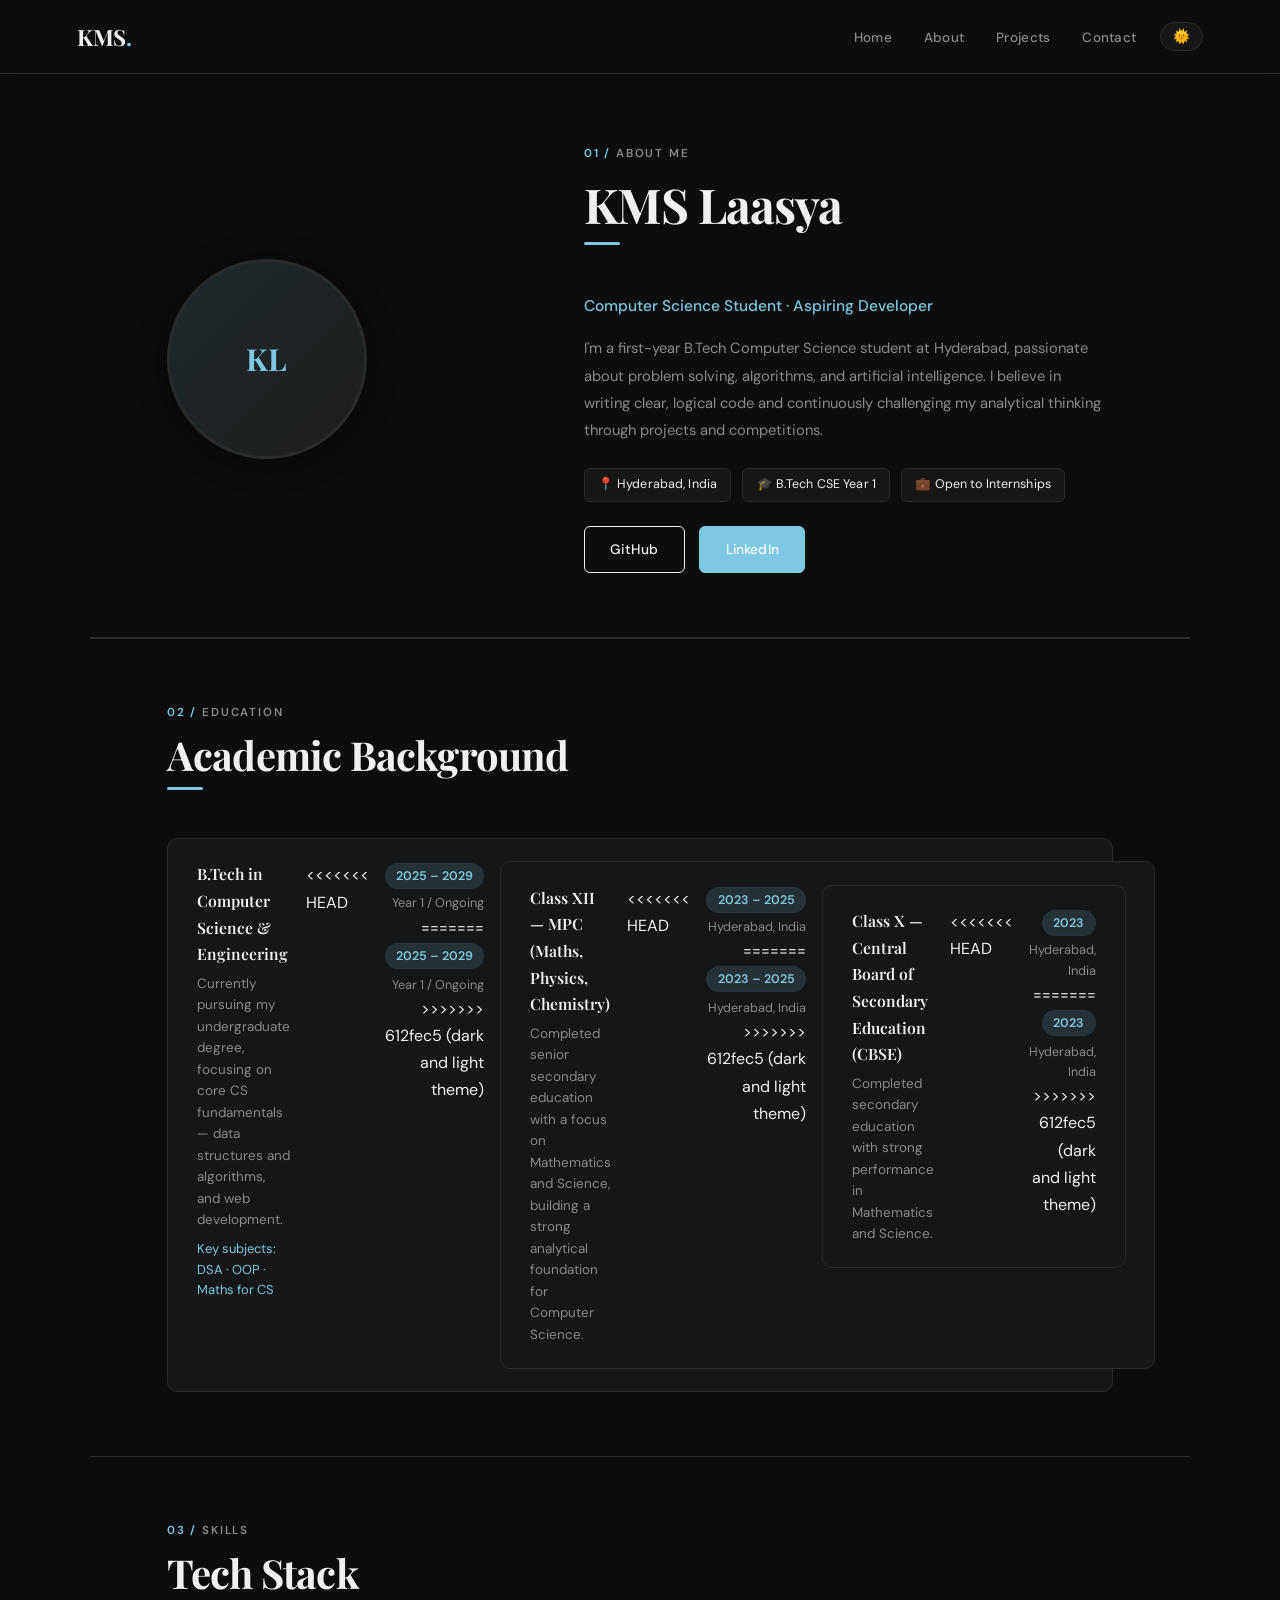
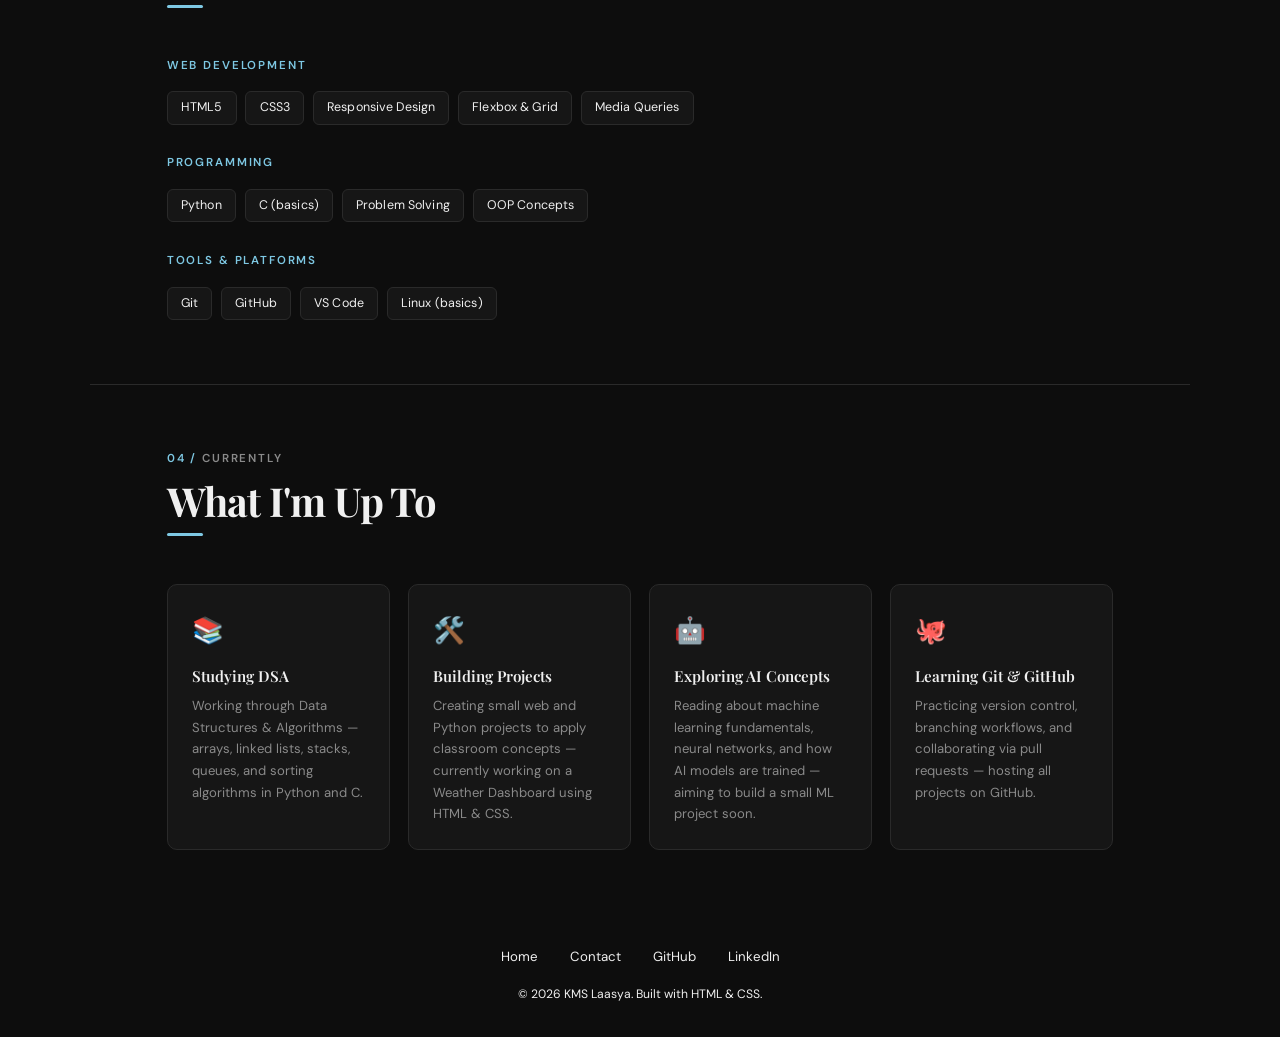
==== commit a089e26e: "fix merge conflicts" ====
--- a/about.html
+++ b/about.html
@@ -227,8 +227,5 @@
   </footer>
 <script src="script.js"></script>
 </body>
-<<<<<<< HEAD
 </html>
-=======
 </html> 
->>>>>>> 612fec5 (dark and light theme)
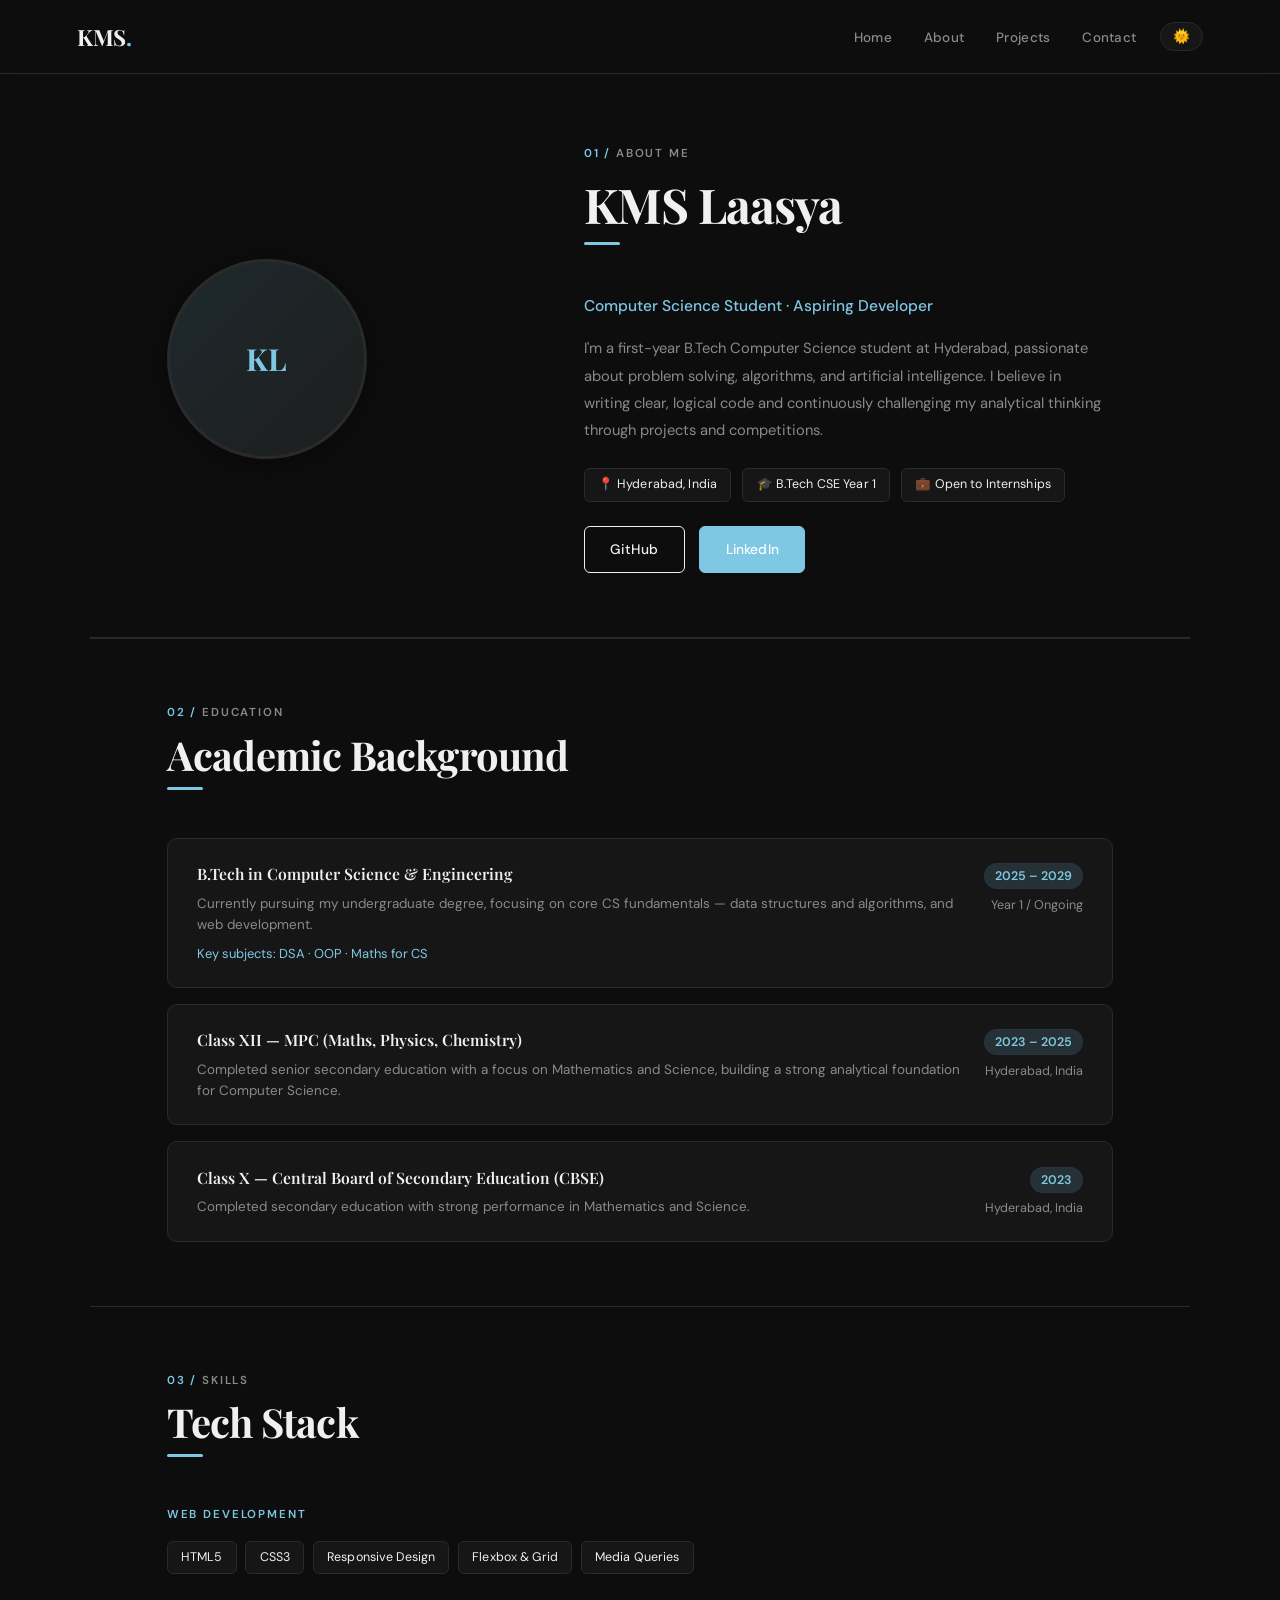
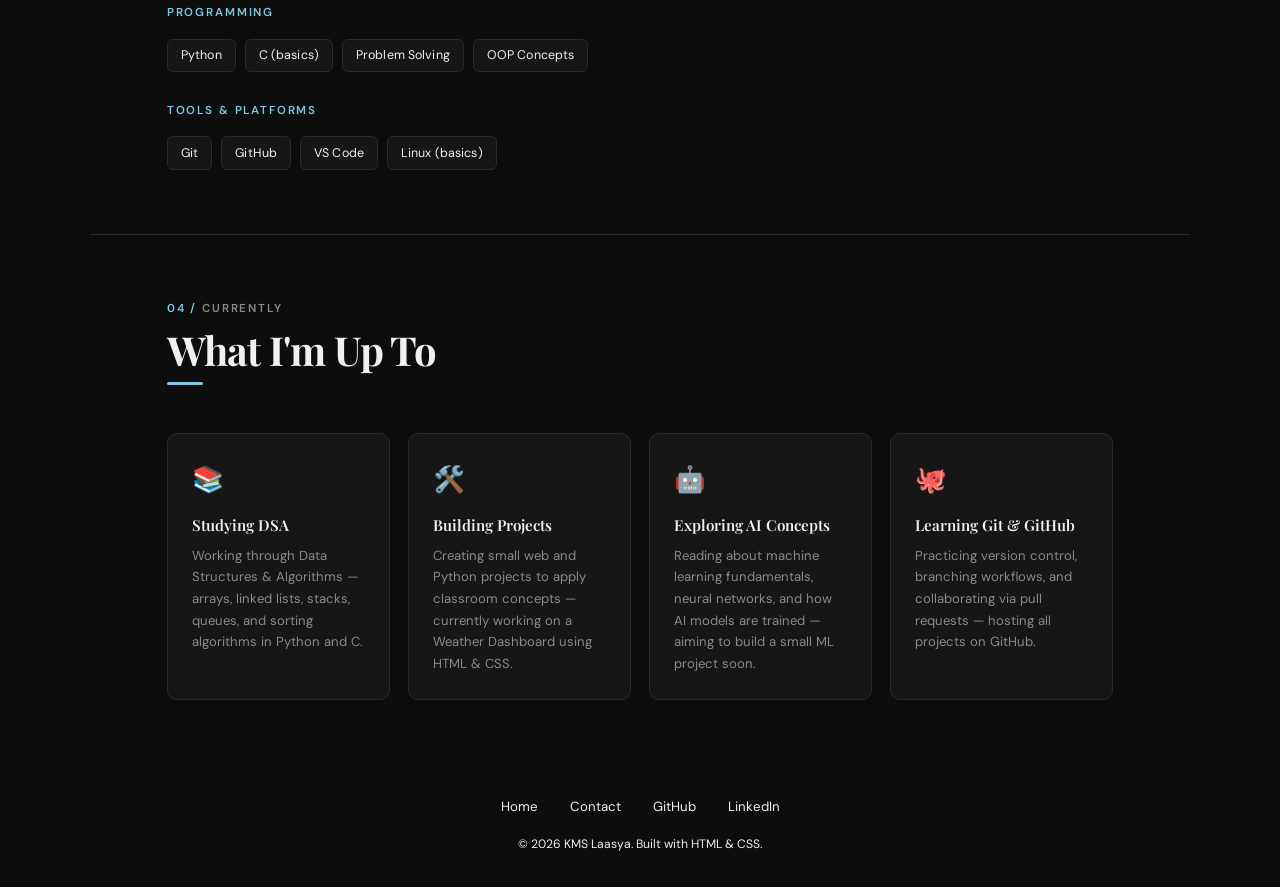
==== commit 78452c7e: "fix merge conflicts" ====
--- a/about.html
+++ b/about.html
@@ -81,16 +81,9 @@
             Key subjects: DSA · OOP · Maths for CS
           </p>
         </div>
-<<<<<<< HEAD
-        <!-- Year badge on the right -->
-        <div style="text-align:right;">
-          <span class="edu-year">2025 – 2029</span>
-          <p style="font-size:0.8rem;color:var(--muted);margin-top:0.3rem;">Year 1 / Ongoing</p>
-=======
         <div style="text-align:right;flex-shrink:0;">
           <span class="edu-year">2025 – 2029</span>
           <p style="font-size:0.79rem;color:var(--muted);margin-top:0.4rem;">Year 1 / Ongoing</p>
->>>>>>> 612fec5 (dark and light theme)
         </div>
       </div>
 
@@ -100,15 +93,9 @@
           <p>Completed senior secondary education with a focus on Mathematics and Science,
             building a strong analytical foundation for Computer Science.</p>
         </div>
-<<<<<<< HEAD
-        <div style="text-align:right;">
-          <span class="edu-year">2023 – 2025</span>
-          <p style="font-size:0.8rem;color:var(--muted);margin-top:0.3rem;">Hyderabad, India</p>
-=======
         <div style="text-align:right;flex-shrink:0;">
           <span class="edu-year">2023 – 2025</span>
           <p style="font-size:0.79rem;color:var(--muted);margin-top:0.4rem;">Hyderabad, India</p>
->>>>>>> 612fec5 (dark and light theme)
         </div>
       </div>
 
@@ -117,15 +104,9 @@
           <h3>Class X — Central Board of Secondary Education (CBSE)</h3>
           <p>Completed secondary education with strong performance in Mathematics and Science.</p>
         </div>
-<<<<<<< HEAD
-        <div style="text-align:right;">
-          <span class="edu-year">2023</span>
-          <p style="font-size:0.8rem;color:var(--muted);margin-top:0.3rem;">Hyderabad, India</p>
-=======
         <div style="text-align:right;flex-shrink:0;">
           <span class="edu-year">2023</span>
           <p style="font-size:0.79rem;color:var(--muted);margin-top:0.4rem;">Hyderabad, India</p>
->>>>>>> 612fec5 (dark and light theme)
         </div>
       </div>
 
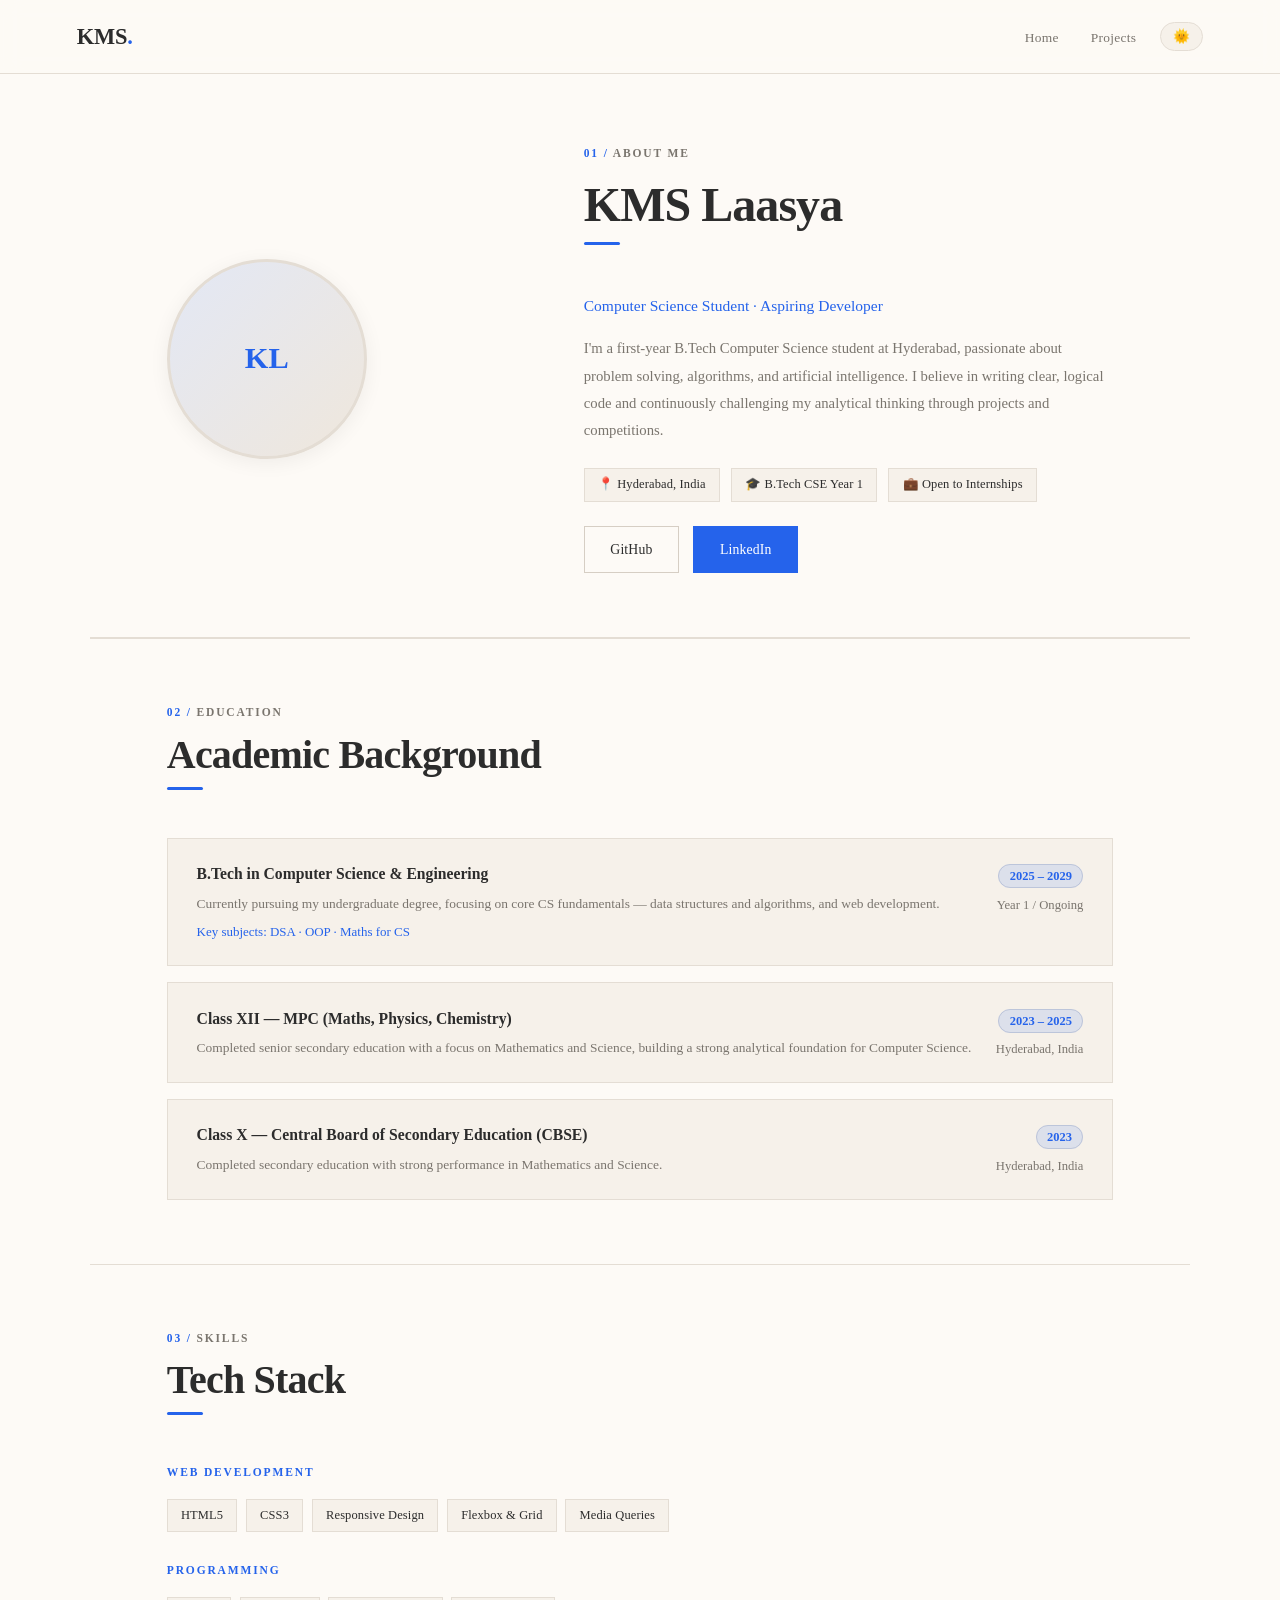
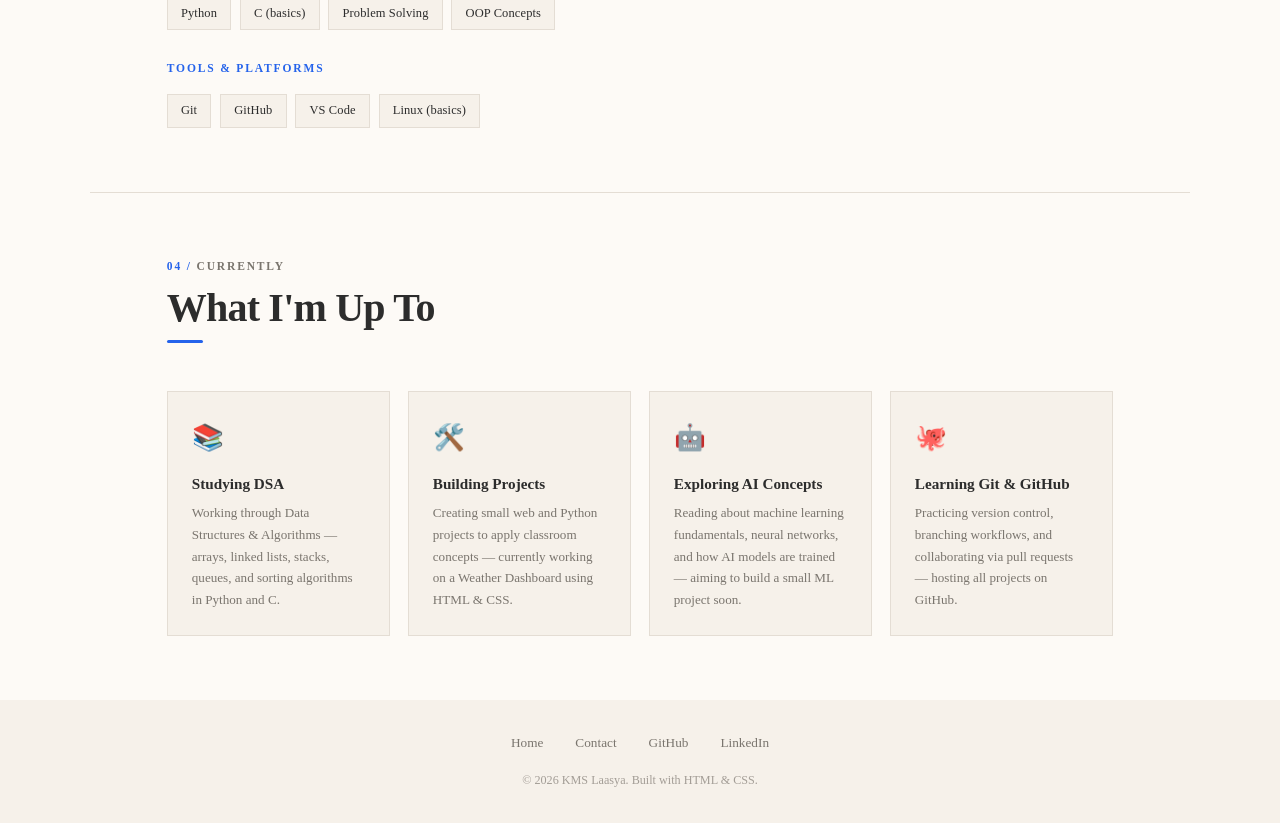
==== commit 7f1e13dd: "added rerouts to pages" ====
--- a/about.html
+++ b/about.html
@@ -17,10 +17,10 @@
   <div class="navbar-right">
     <nav>
       <ul class="nav-links">
-        <li><a href="#home">Home</a></li>
-        <li><a href="#about">About</a></li>
-        <li><a href="#projects">Projects</a></li>
-        <li><a href="#contact">Contact</a></li>
+        <li><a href="index.html">Home</a></li>
+        <!-- <li><a href="#about">About</a></li> -->
+        <li><a href="projects.html">Projects</a></li>
+        <!-- <li><a href="#contact">Contact</a></li> -->
       </ul>
     </nav>
 
@@ -208,5 +208,4 @@
   </footer>
 <script src="script.js"></script>
 </body>
-</html>
 </html> 
--- a/styles.css
+++ b/styles.css
@@ -5,23 +5,25 @@
 
 /* ===================== LIGHT THEME (DEFAULT) ===================== */
 :root {
-  --bg:         #0d0d0d;        /* Main page background — deep black */
-  --surface:    #161616;        /* Card / panel background */
-  --surface2:   #1e1e1e;        /* Slightly lighter surface for inputs */
-  --ink:        #f0f0f0;        /* Primary text — near white */
-  --muted:      #8a8a8a;        /* Muted / secondary text */
-  --accent:     #7ec8e3;        /* Sky blue accent (matches Image 1 button) */
-  --accent-dim: rgba(126,200,227,0.15); /* Dimmed accent for hover fills */
-  --border:     #2a2a2a;        /* Subtle border */
-  --shadow:     0 4px 30px rgba(0,0,0,0.4);
-
-  --font-head:  'Playfair Display', 'Georgia', serif;
-  --font-ui:    'DM Sans', 'Helvetica Neue', sans-serif;
-  --font-body:  'DM Sans', 'Helvetica Neue', sans-serif;
-
-  --radius:     10px;
-  --radius-sm:  6px;
-  --transition: 0.22s ease;
+  --bg: #fdfaf6;          /* warm off-white (main background) */
+  --surface: #f6f1ea;     /* cards */
+  --surface2: #efe7dc;    /* inputs / subtle sections */
+  --ink: #2c2c2c;         /* text (not pure black) */
+  --muted: #7a756e;       /* secondary text */
+
+--accent: #2563eb;
+--accent-mid: #3b82f6;
+--accent-dim: rgba(37,99,235,0.12);
+
+  --border: #e4ddd4;
+  --border-mid: #d6cec4;
+
+  --shadow: 0 4px 20px rgba(0,0,0,0.06);
+
+  --navbar-bg: rgba(253,250,246,0.9);
+  --footer-bg: #f6f1ea;
+  --footer-text: #7a756e;
+  --footer-copy: #a39d96;
 }
 
 /* ===================== DARK THEME ===================== */
@@ -31,9 +33,9 @@
   --surface2:   #22223a;
   --ink:        #e8e6f0;
   --muted:      #9090a8;
-  --accent:     #7b9fd4;
-  --accent-mid: #a0bce8;
-  --accent-dim: rgba(123,159,212,0.12);
+--accent: #2563eb;
+--accent-mid: #3b82f6;
+--accent-dim: rgba(37,99,235,0.12);
   --border:     #2a2a42;
   --border-mid: #3a3a58;
   --shadow-sm:  0 1px 4px rgba(0,0,0,0.3);
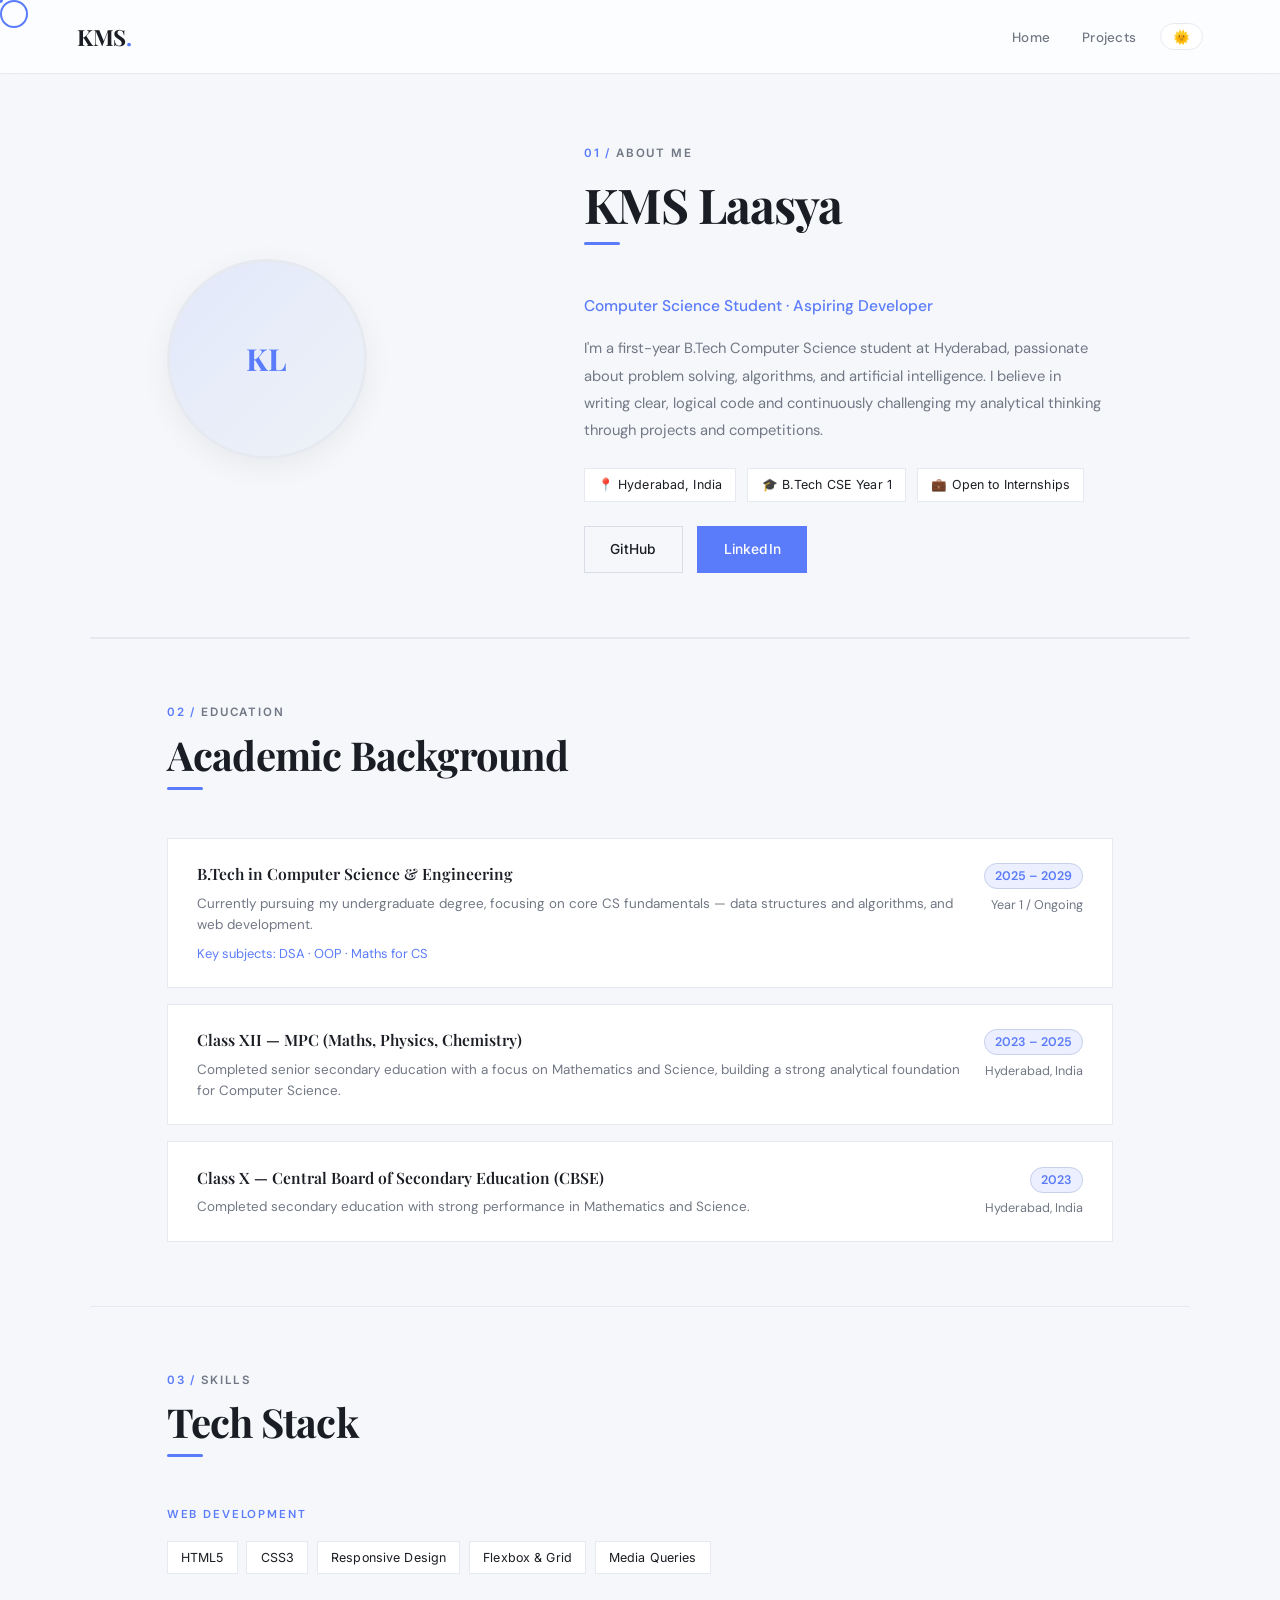
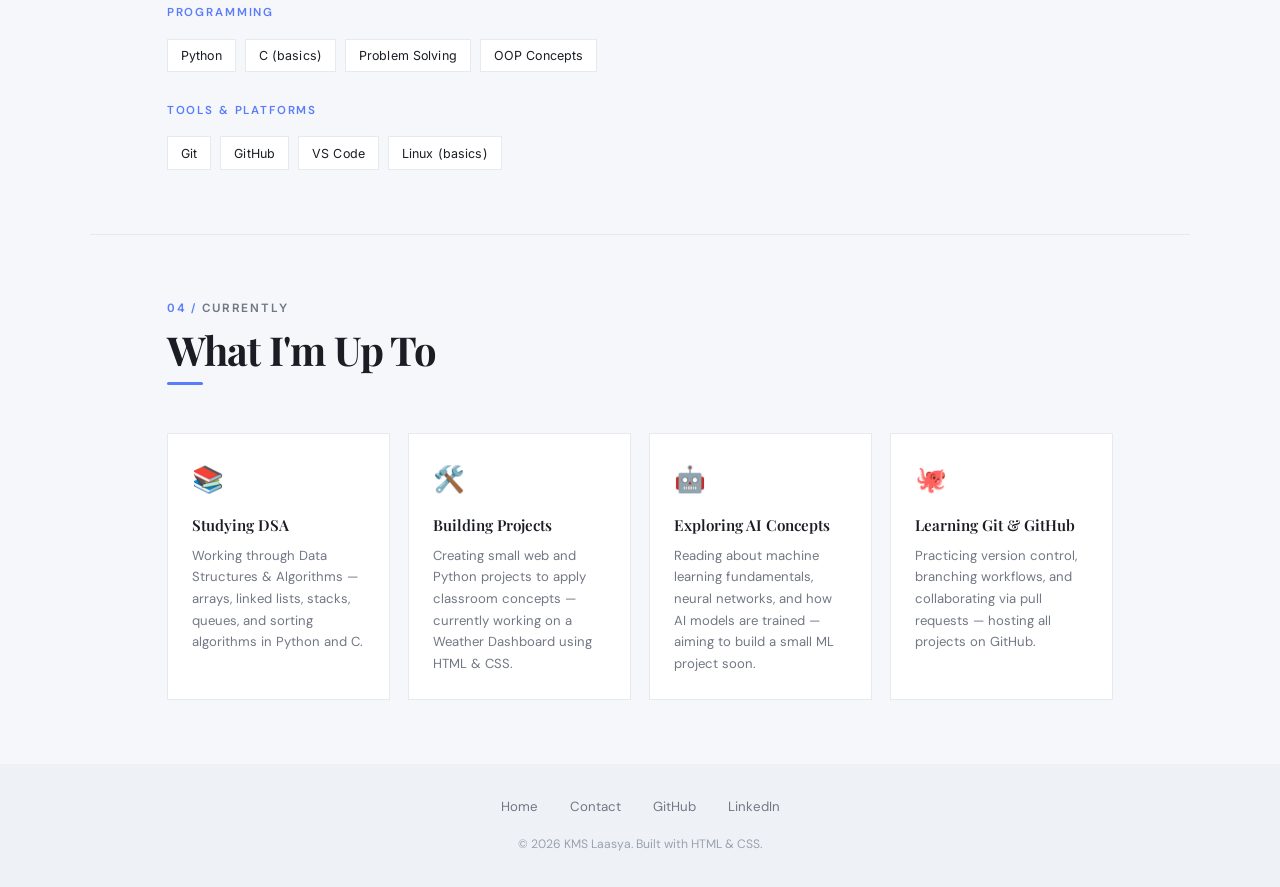
==== commit 757e5717: "updates pics of weather and todo" ====
--- a/about.html
+++ b/about.html
@@ -7,9 +7,11 @@
   <title>About Me — KMS Laasya</title>
   <link href="https://fonts.googleapis.com/css2?family=Playfair+Display:wght@400;600;700&family=DM+Sans:wght@300;400;500;600&display=swap" rel="stylesheet" />
   <link rel="stylesheet" href="styles.css" />
+  <link href="https://fonts.googleapis.com/css2?family=Inter:wght@400;500;600&display=swap" rel="stylesheet">
 </head>
 <body>
-
+  <div class="cursor-dot"></div>
+<div class="cursor-ring"></div>
   <!-- ===================== NAVIGATION ===================== -->
 <header class="navbar">
   <a href="#home" class="nav-logo">KMS<span>.</span></a>
@@ -207,5 +209,6 @@
     <p class="footer-copy">© 2026 KMS Laasya. Built with HTML &amp; CSS.</p>
   </footer>
 <script src="script.js"></script>
+<script src="cursor.js"></script>
 </body>
 </html> 
--- a/styles.css
+++ b/styles.css
@@ -1,3 +1,68 @@
+.project-img {
+  height: 160px;
+  overflow: hidden;
+  position: relative;
+}
+
+.project-img img {
+  width: 100%;
+  height: 100%;
+  object-fit: cover;
+  transition: transform 0.5s ease;
+}
+
+.project-card:hover .project-img img {
+  transform: scale(1.08);
+}
+
+/* Courser CSS */
+.cursor-dot {
+  width: 6px;
+  height: 6px;
+  background: var(--accent);
+  border-radius: 50%;
+  position: fixed;
+  z-index: 9999;
+  pointer-events: none;
+  transform: translate(-50%, -50%);
+}
+
+.cursor-ring {
+  width: 28px;
+  height: 28px;
+  border: 2px solid var(--accent);
+  border-radius: 50%;
+  position: fixed;
+  z-index: 9998;
+  pointer-events: none;
+  transform: translate(-50%, -50%);
+  transition: transform 0.15s ease-out;
+}
+
+/* smooth ui */
+.fade-up {
+  opacity: 0;
+  transform: translateY(20px);
+  transition: all 0.6s ease;
+}
+
+.fade-up.show {
+  opacity: 1;
+  transform: translateY(0);
+}
+
+.project-card {
+  transition: all 0.3s ease;
+}
+
+.project-card:hover {
+  transform: translateY(-6px) scale(1.01);
+}
+
+.btn:active {
+  transform: scale(0.96);
+}
+
 /* ============================================================
    styles.css — KMS Laasya Portfolio
    Light Theme (default) + Dark Theme Toggle
@@ -5,25 +70,31 @@
 
 /* ===================== LIGHT THEME (DEFAULT) ===================== */
 :root {
-  --bg: #fdfaf6;          /* warm off-white (main background) */
-  --surface: #f6f1ea;     /* cards */
-  --surface2: #efe7dc;    /* inputs / subtle sections */
-  --ink: #2c2c2c;         /* text (not pure black) */
-  --muted: #7a756e;       /* secondary text */
-
---accent: #2563eb;
---accent-mid: #3b82f6;
---accent-dim: rgba(37,99,235,0.12);
-
-  --border: #e4ddd4;
-  --border-mid: #d6cec4;
-
-  --shadow: 0 4px 20px rgba(0,0,0,0.06);
-
-  --navbar-bg: rgba(253,250,246,0.9);
-  --footer-bg: #f6f1ea;
-  --footer-text: #7a756e;
-  --footer-copy: #a39d96;
+
+  --font-head: 'Playfair Display', serif;
+  --font-body: 'DM Sans', sans-serif;
+  --font-ui: 'Inter', sans-serif;
+
+  --bg: #f5f7fb;
+  --surface: #ffffff;
+  --surface2: #eef2f7;
+
+  --ink: #1a1d23;
+  --muted: #717784;
+
+  --accent: #5b7cfa;
+  --accent-mid: #4f46e5;
+  --accent-dim: rgba(91,124,250,0.12);
+
+  --border: #e6eaf0;
+  --border-mid: #d8dde6;
+
+  --shadow: 0 8px 30px rgba(0,0,0,0.06);
+
+  --navbar-bg: rgba(255,255,255,0.7);
+  --footer-bg: #eef2f7;
+  --footer-text: #717784;
+  --footer-copy: #9aa1ac;
 }
 
 /* ===================== DARK THEME ===================== */
